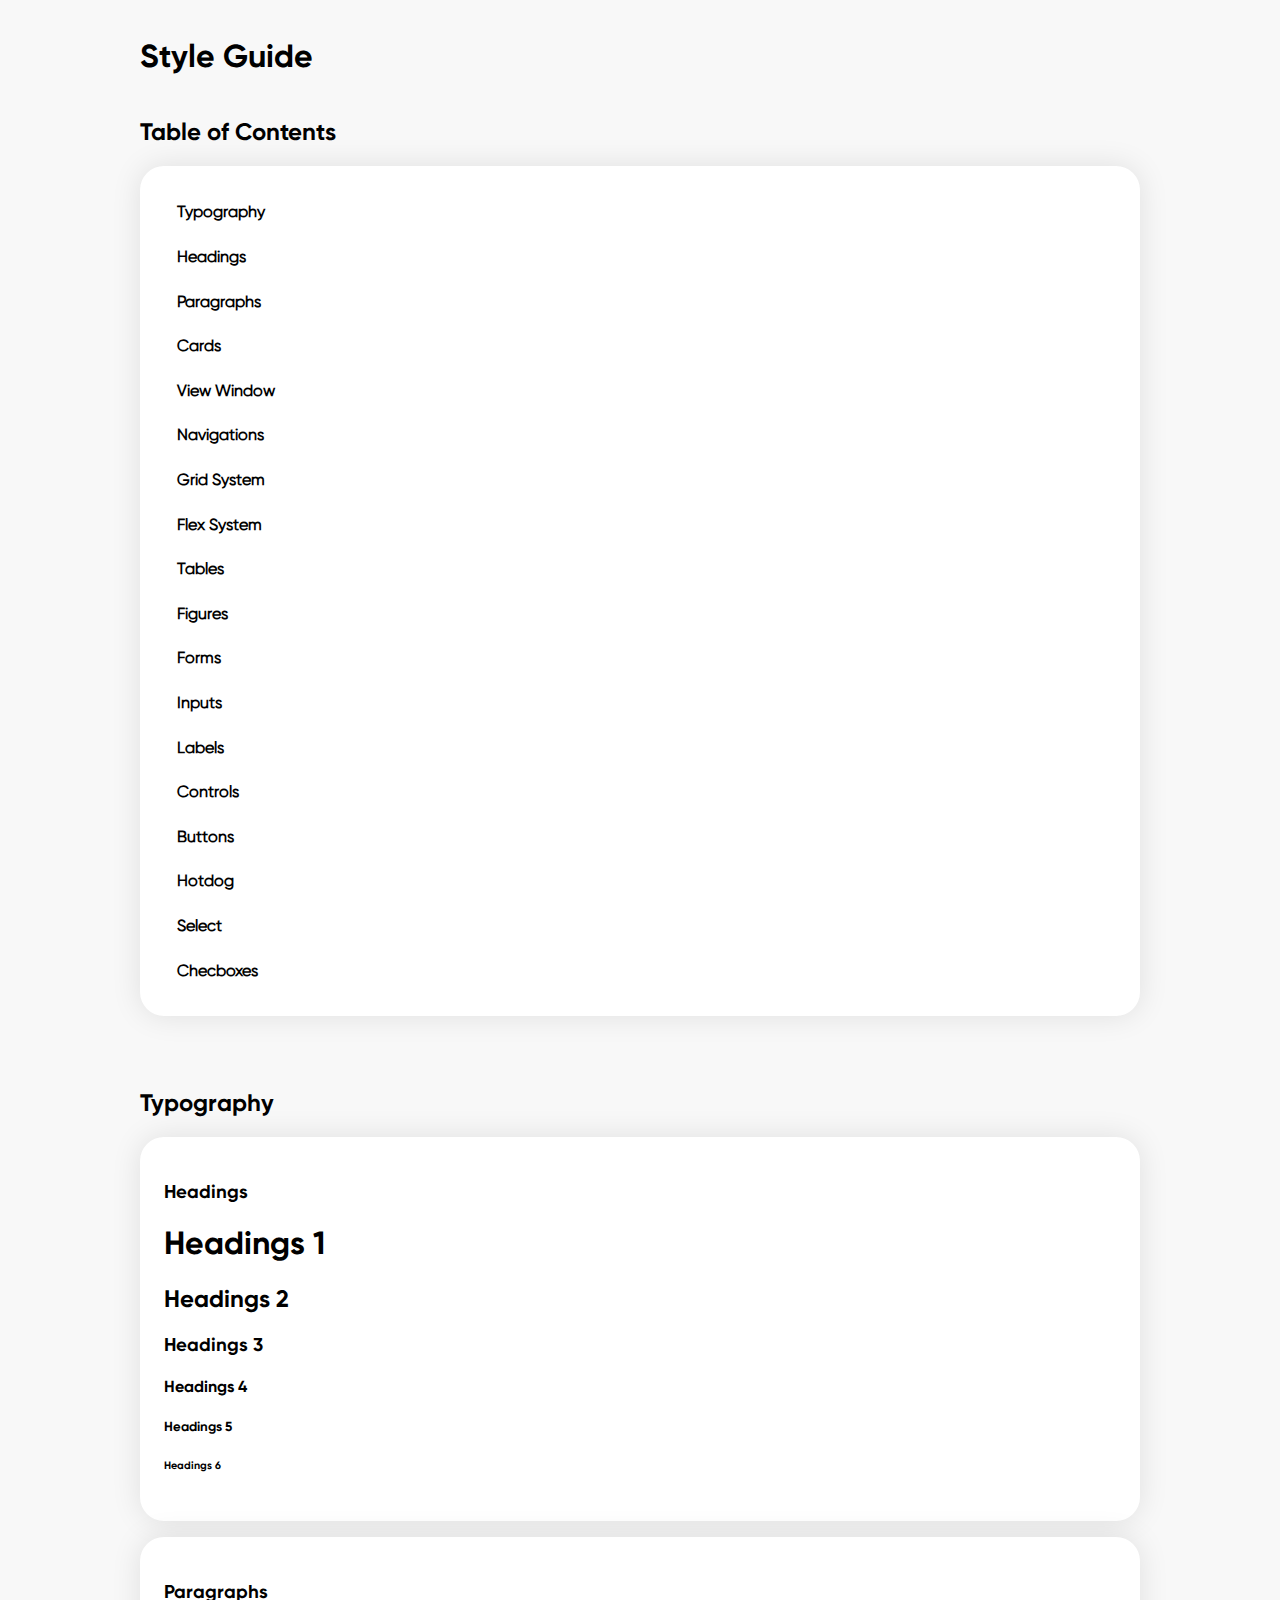
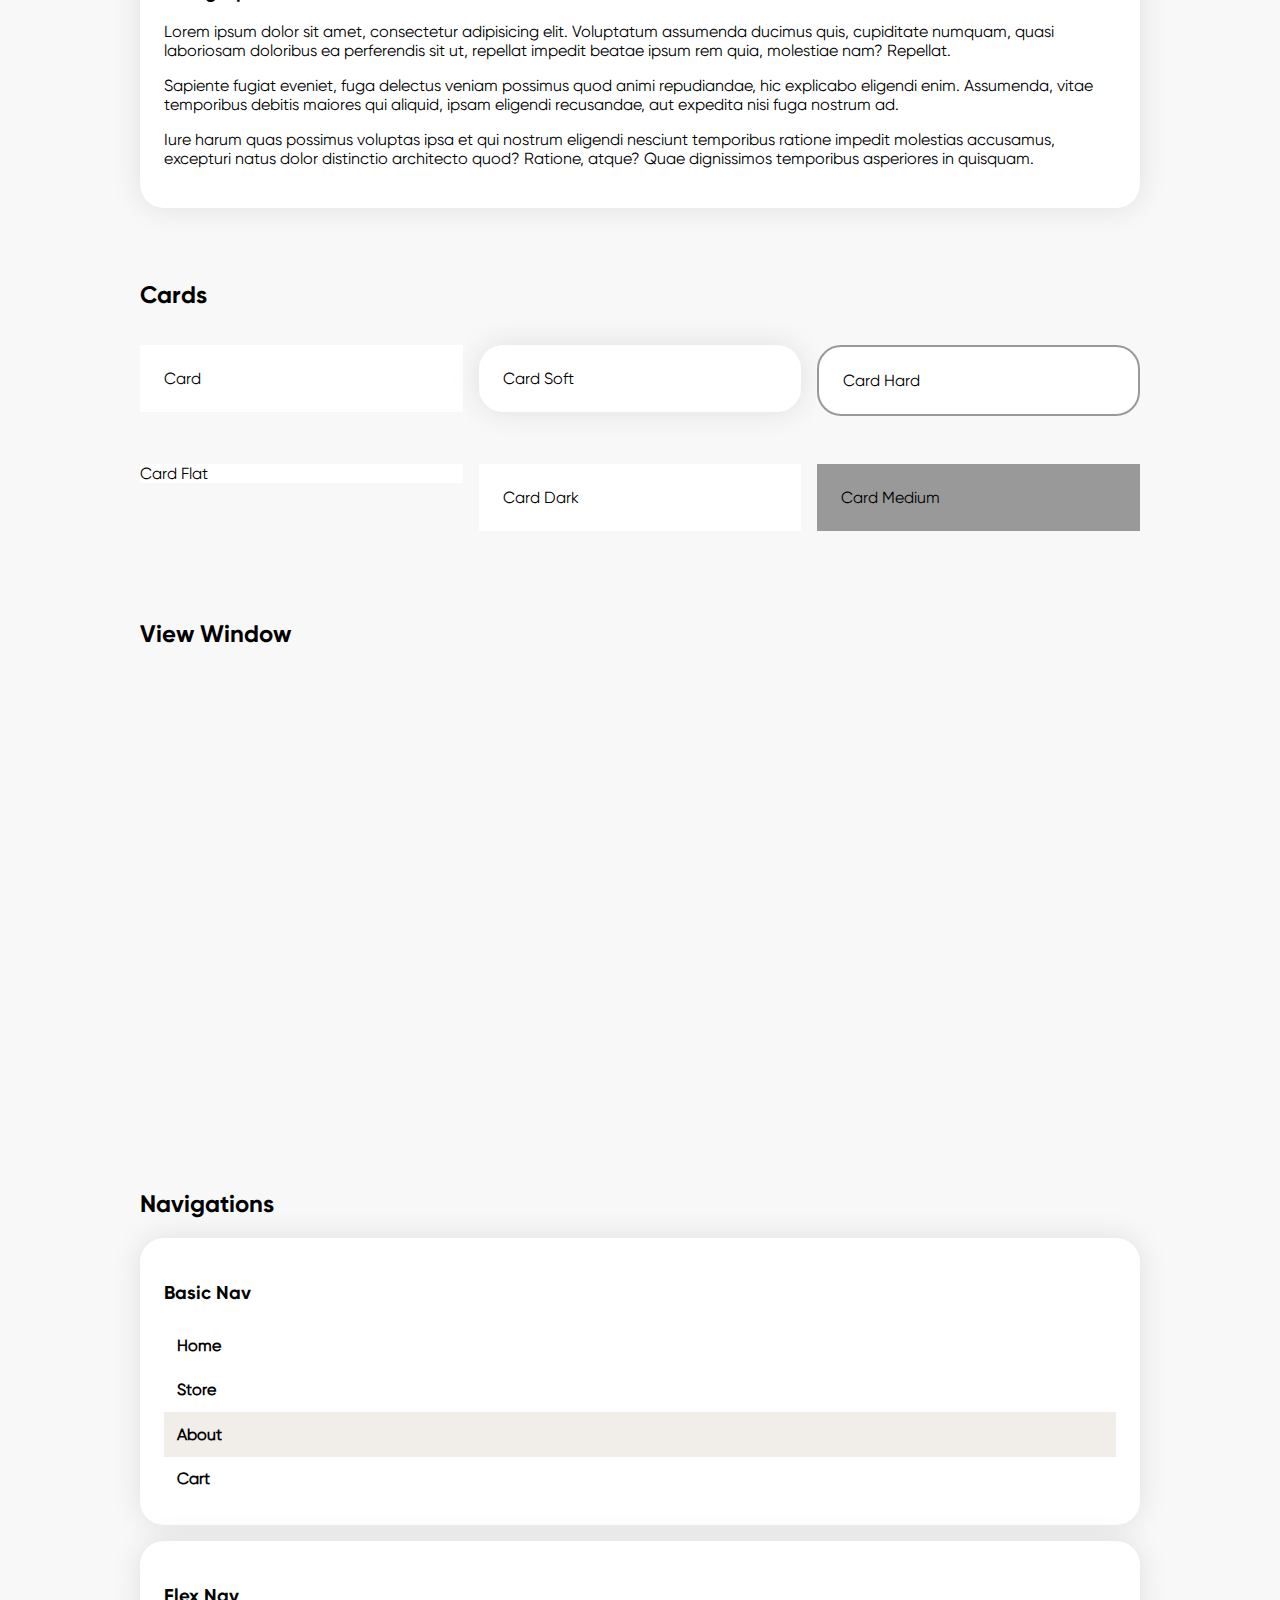
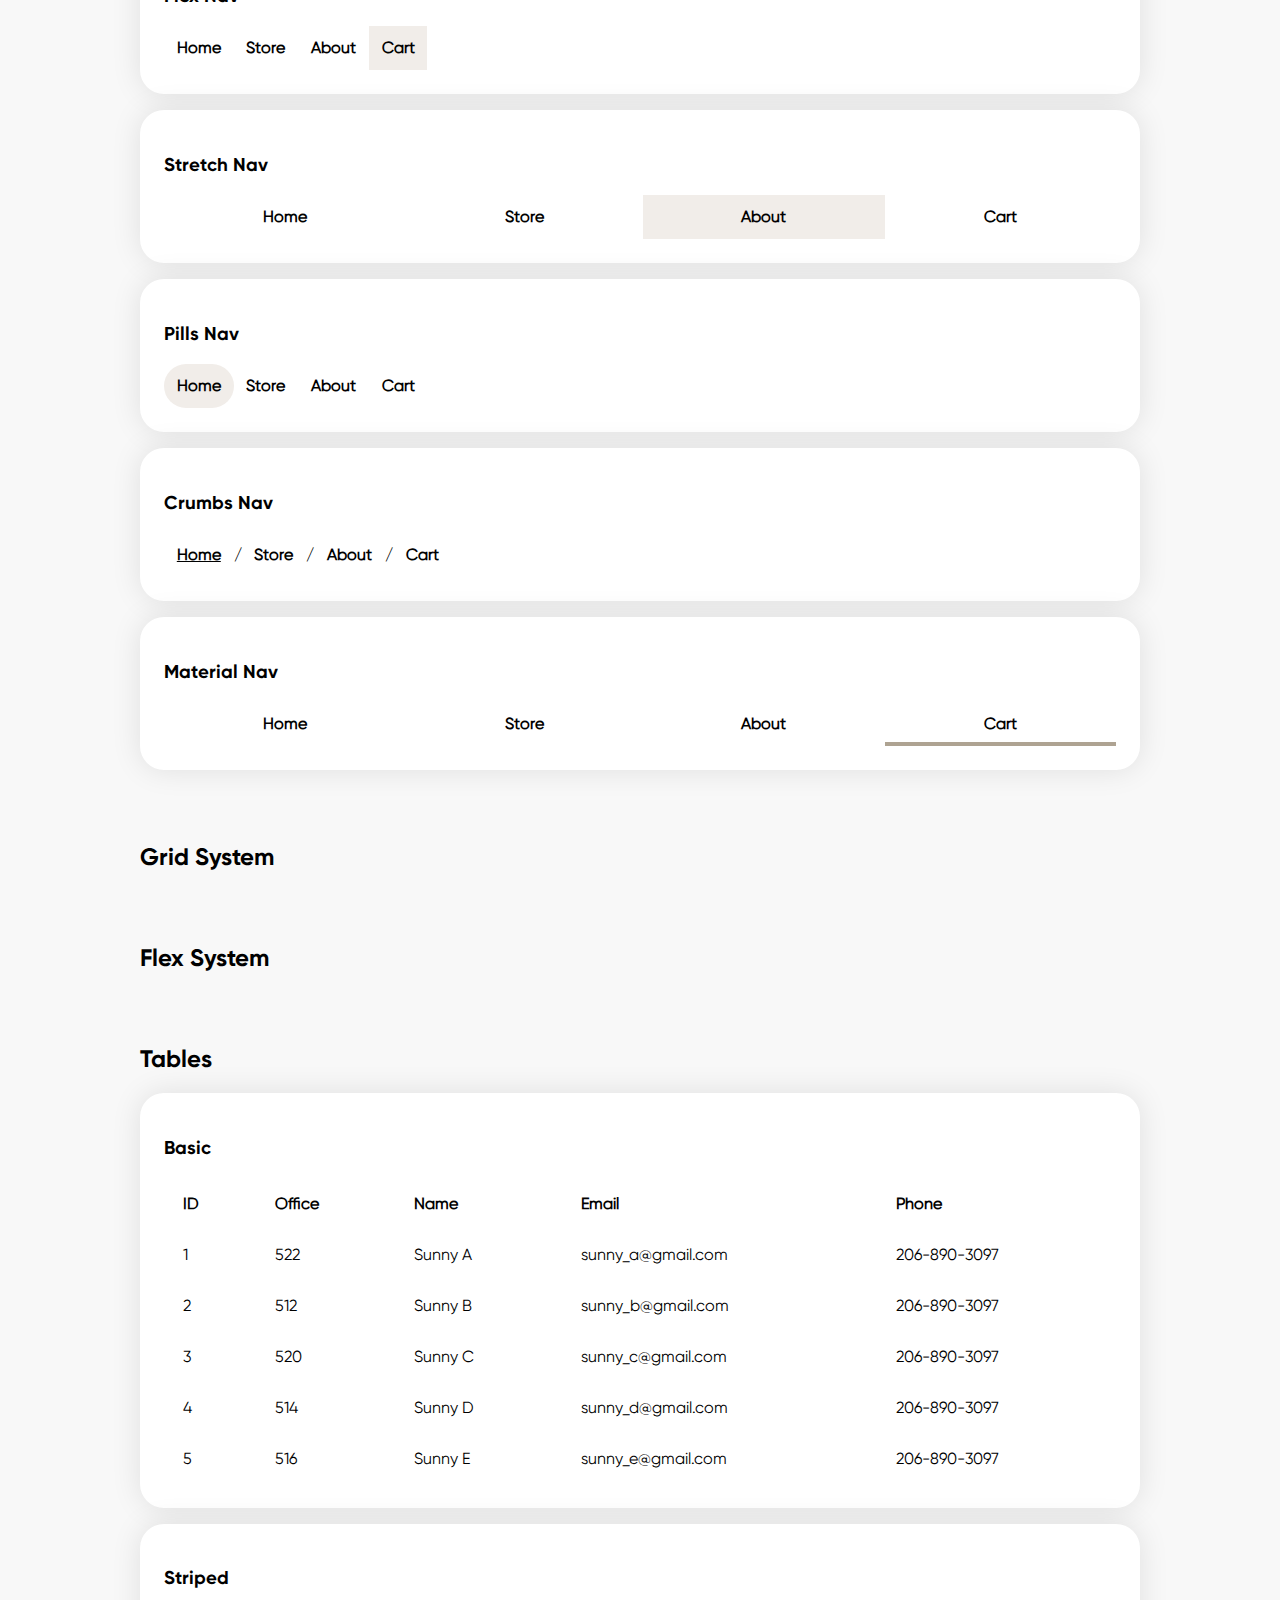
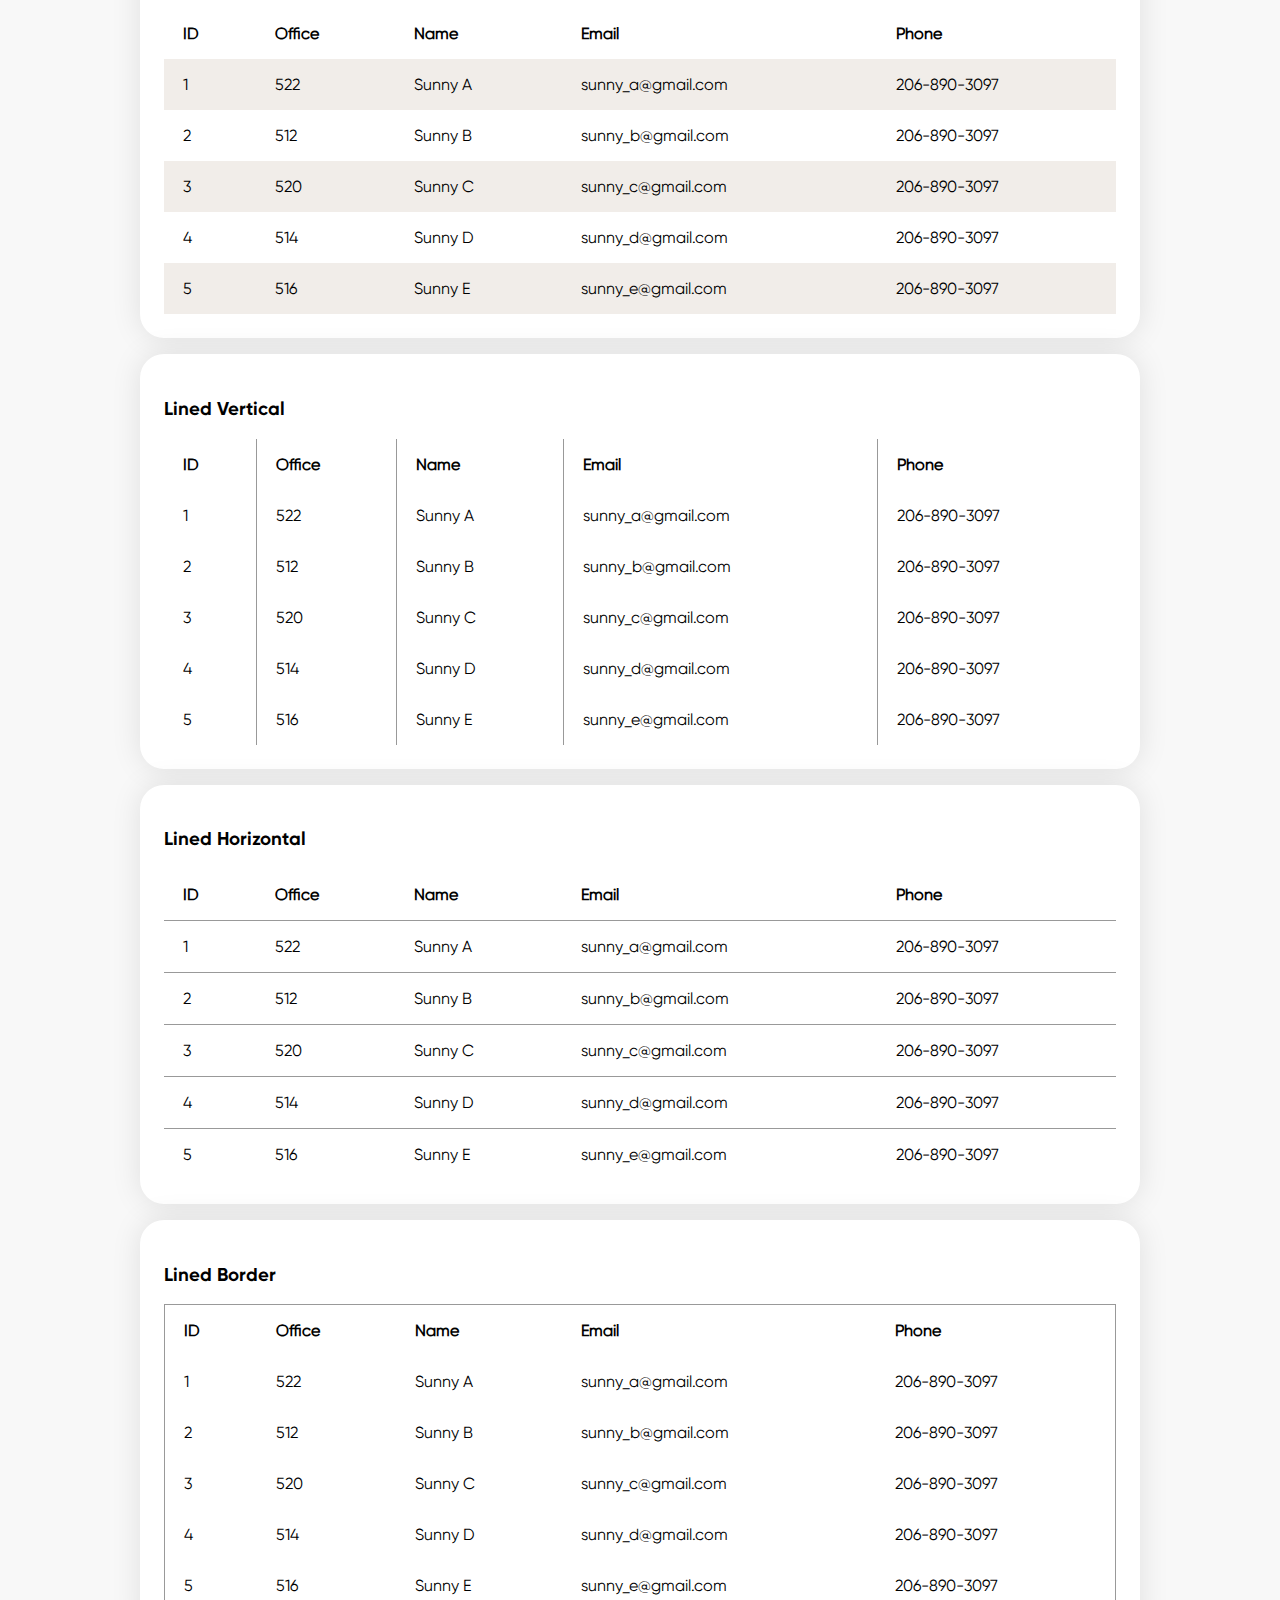
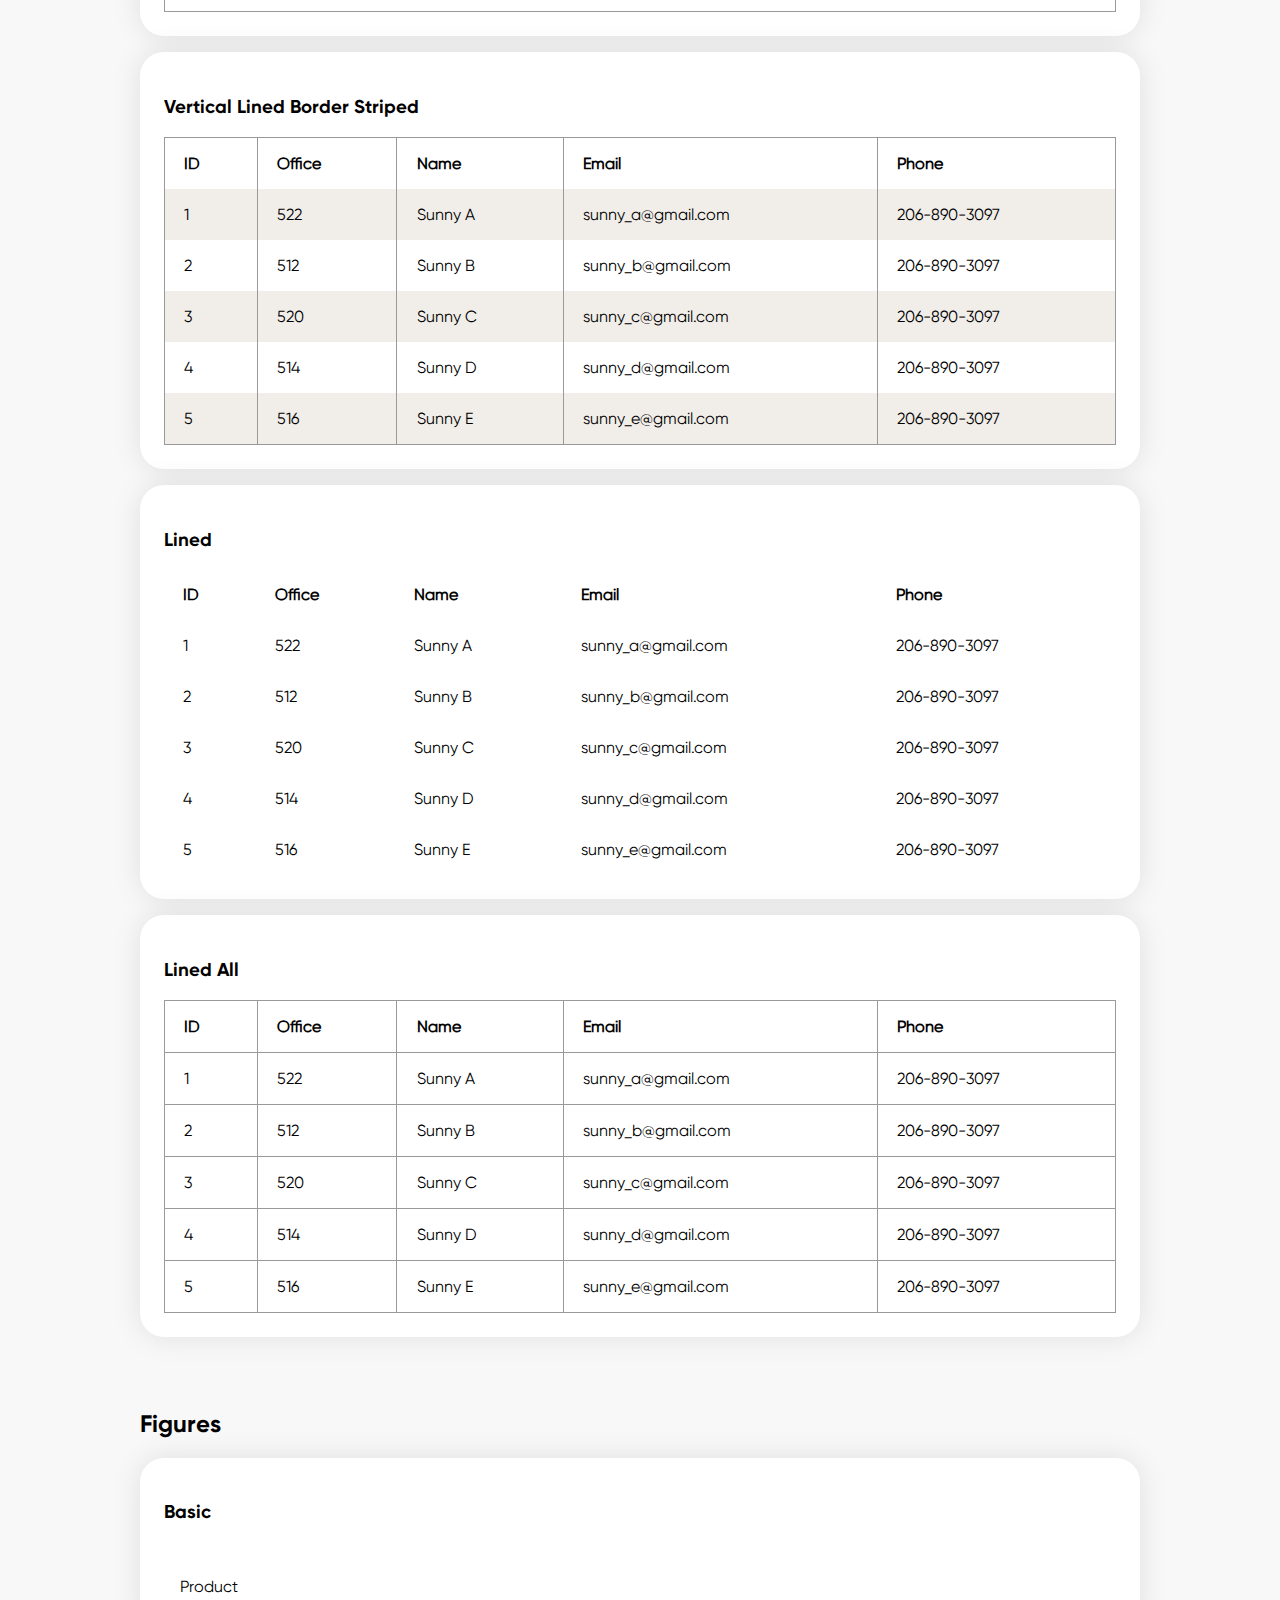
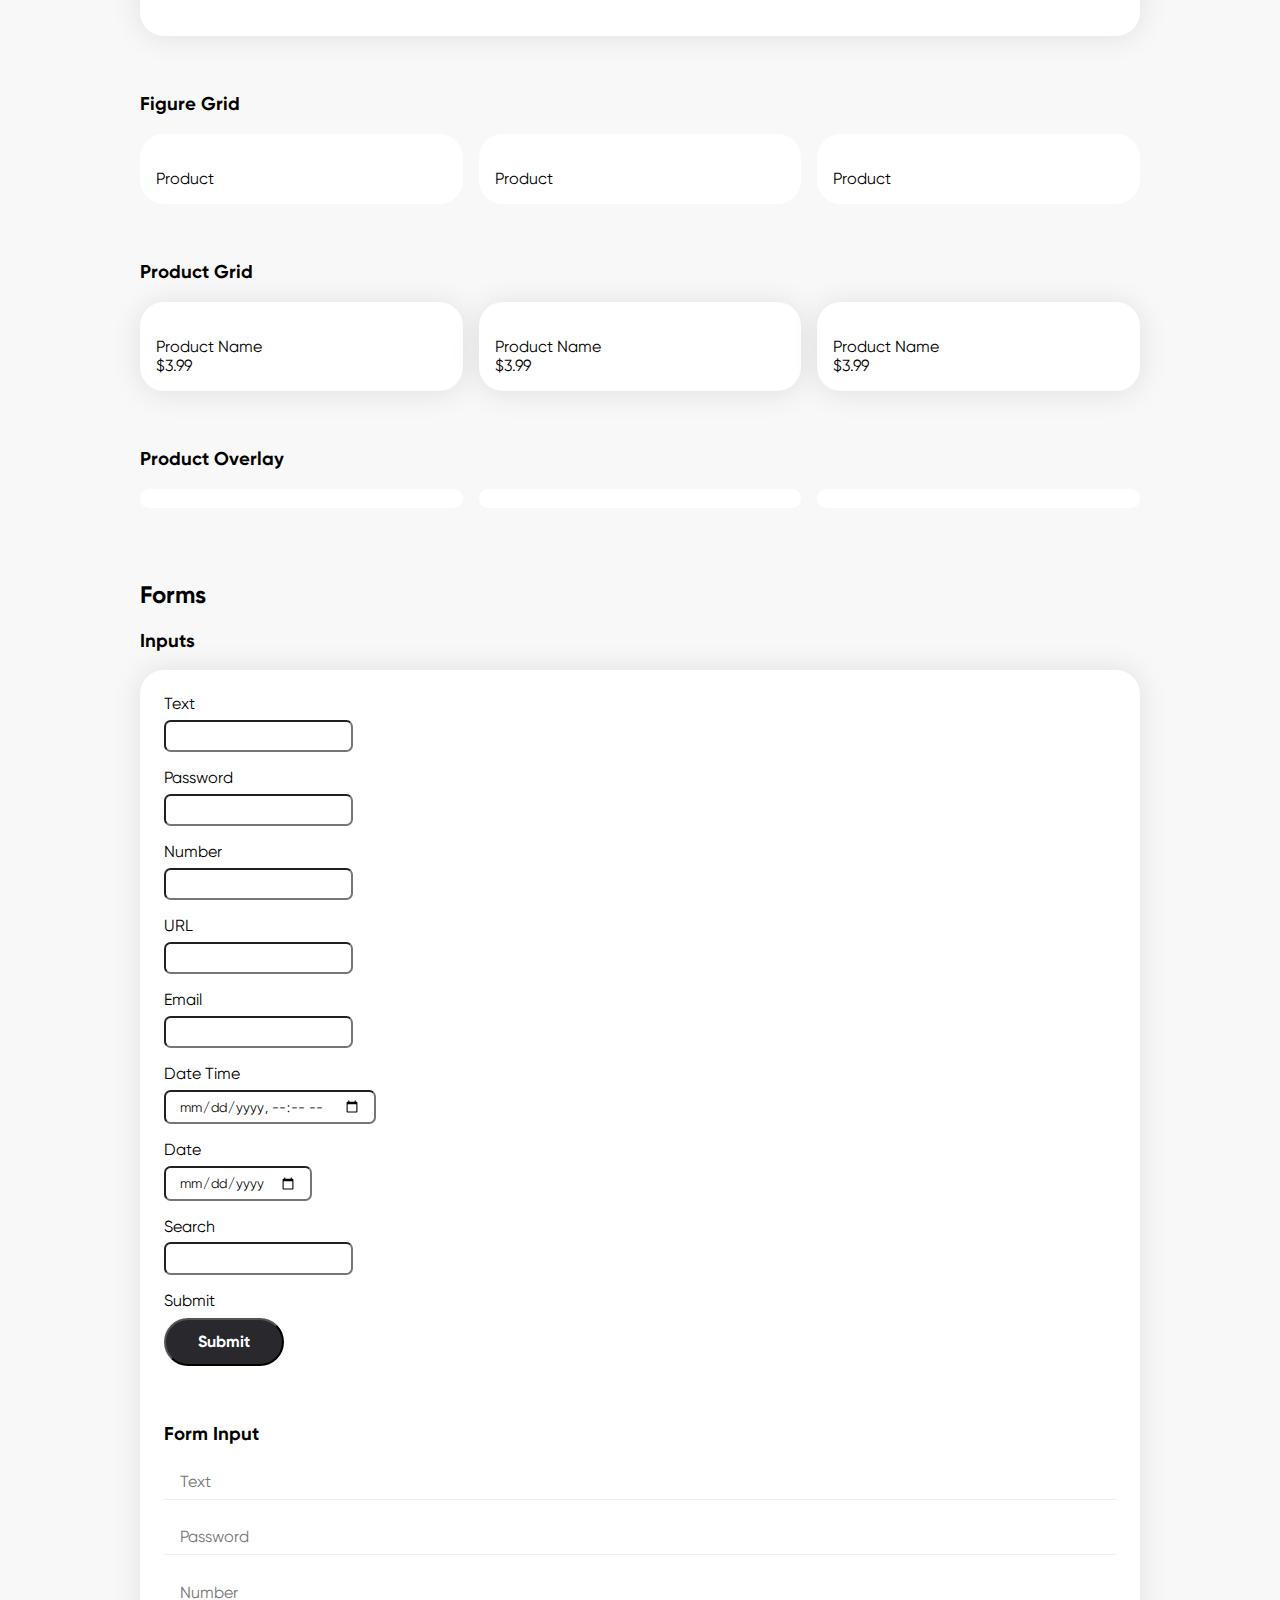
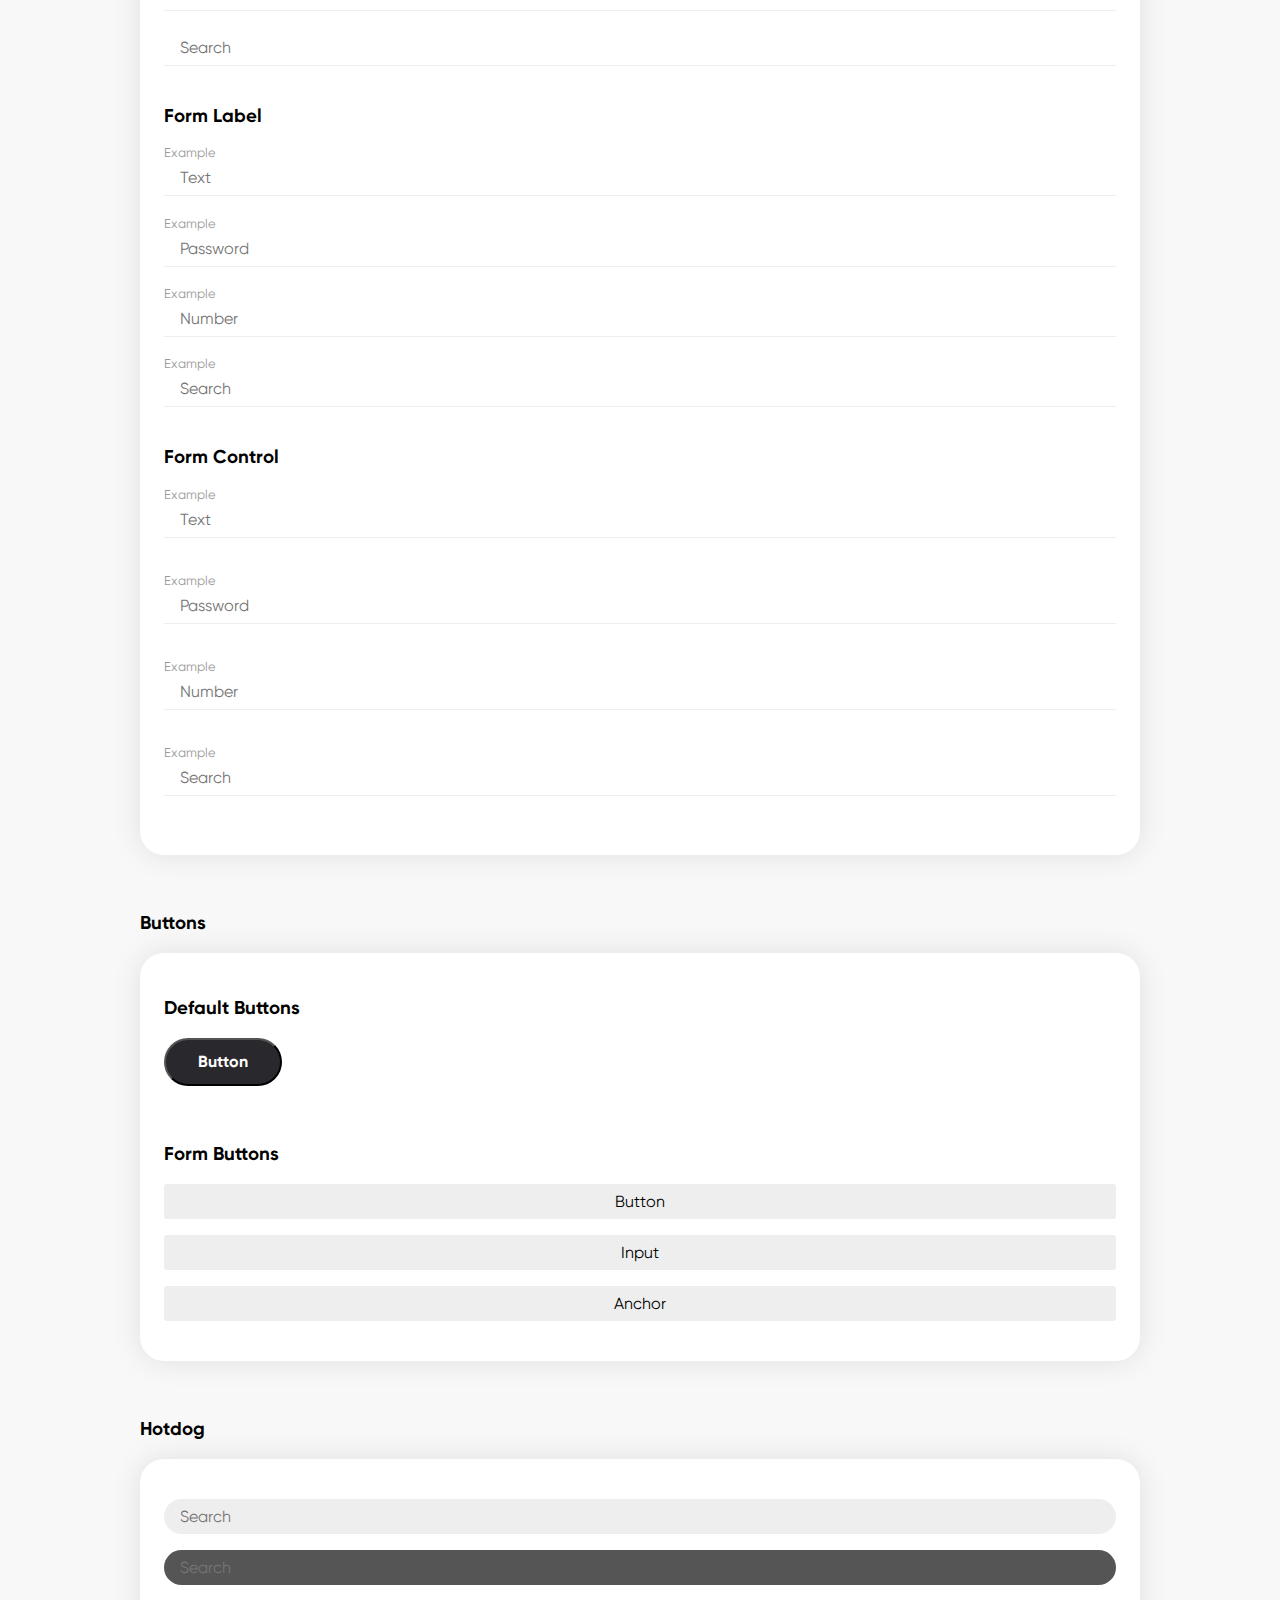
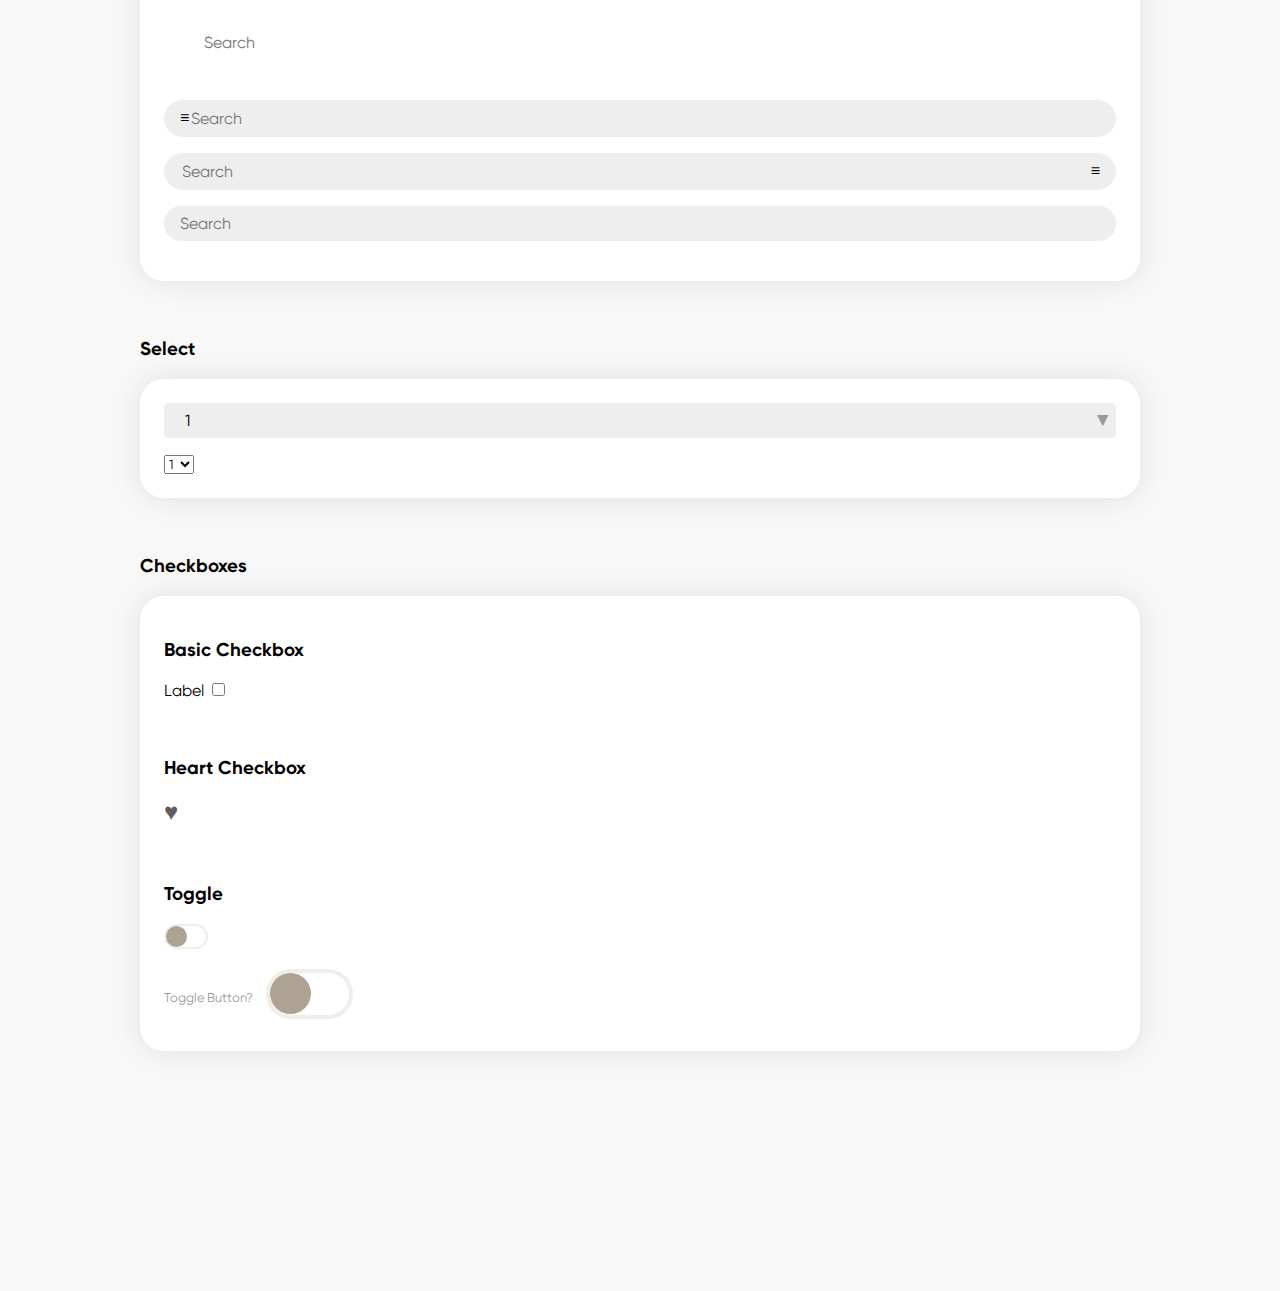
==== eun.sunny/styleguide/index.html @ 39e1ef36 "Add files via upload" ====
<!DOCTYPE html>
<html lang="en">
<head>
	<meta charset="UTF-8">
	<meta name="viewport" content="width=device-width, initial-scale=1.0">
	<title>Sunny's Style Guide</title>
	<link rel="stylesheet" href="../lib/css/gridsystem.css">
	<link rel="stylesheet" href="../lib/css/styleguide.css">
	<link rel="stylesheet" href="../css/storetheme.css">
	
	<script src="https://code.jquery.com/jquery-3.6.0.min.js"></script>
</head>

<body>
	<header>
		<div class="container display-flex">
			<div class="flex-none">
				<h1>Style Guide</h1>
			</div>
			<div class="flex-stretch"></div>
<!-- 			<nav class="nav flex-none"> 
				<ul class="container display-flex">
					<li><a href="#tableofcontents">Table of Contents</a></li>
				</ul>
			</nav> -->
		</div>	
	</header>

	<div class="container" id="tableofcontents">
		<h2>Table of Contents</h2>
		<div class="card soft">
			<nav class="nav">
				<ul>
					<li><a href="#typography">Typography</a>
						<ul>
							<li><a href="#headings">Headings</a></li>
							<li><a href="#paragraphs">Paragraphs</a></li>
						</ul>
					</li>
					<li><a href="#cards">Cards</a></li>
					<li><a href="#viewwindow">View Window</a></li>
					<li><a href="#navigations">Navigations</a></li>
					<li><a href="#gridsystem">Grid System</a></li>
					<li><a href="#flexsystem">Flex System</a></li>
					<li><a href="#tables">Tables</a></li>
					<li><a href="#figures">Figures</a></li>
					<li><a href="#forms">Forms</a></li>
					<li><a href="#inputs">Inputs</a></li>
					<li><a href="#labels">Labels</a></li>
					<li><a href="#controls">Controls</a></li>
					<li><a href="#buttons">Buttons</a></li>
					<li><a href="#hotdog">Hotdog</a></li>
					<li><a href="#select">Select</a></li>
					<li><a href="#checkboxes">Checboxes</a></li>
					

				</ul>
			</nav>
		</div>
	</div>

	<div class="container" id="typography">
		<h2 class="h2-margin">Typography</h2>
		<div class="card soft" id="headings">
			<h3>Headings</h3>
			<h1>Headings 1</h1>
			<h2>Headings 2</h2>
			<h3>Headings 3</h3>
			<h4>Headings 4</h4>
			<h5>Headings 5</h5>
			<h6>Headings 6</h6>
		</div>
		<div class="card soft" id="paragraphs">
			<h3>Paragraphs</h3>
			<p>Lorem ipsum dolor sit amet, consectetur adipisicing elit. Voluptatum assumenda ducimus quis, cupiditate numquam, quasi laboriosam doloribus ea perferendis sit ut, repellat impedit beatae ipsum rem quia, molestiae nam? Repellat.</p>
			<p>Sapiente fugiat eveniet, fuga delectus veniam possimus quod animi repudiandae, hic explicabo eligendi enim. Assumenda, vitae temporibus debitis maiores qui aliquid, ipsam eligendi recusandae, aut expedita nisi fuga nostrum ad.</p>
			<p>Iure harum quas possimus voluptas ipsa et qui nostrum eligendi nesciunt temporibus ratione impedit molestias accusamus, excepturi natus dolor distinctio architecto quod? Ratione, atque? Quae dignissimos temporibus asperiores in quisquam.</p>
		</div>
	</div>

	<div class="container" id="cards">
		<h2 class="h2-margin">Cards</h2>
		<div class="grid gap">
			<div class="col-xs-12 col-md-4">
				<div class="card">Card</div>
			</div>
			<div class="col-xs-12 col-md-4">
				<div class="card soft">Card Soft</div>
			</div>
			<div class="col-xs-12 col-md-4">
				<div class="card hard">Card Hard</div>
			</div>
			<div class="col-xs-12 col-md-4">
				<div class="card flat">Card Flat</div>
			</div>
			<div class="col-xs-12 col-md-4">
				<div class="card dark">Card Dark</div>
			</div>
			<div class="col-xs-12 col-md-4">
				<div class="card medium">Card Medium</div>
			</div>
		</div>
	</div>

	<div class="container" id="viewwindow">
		<h2 class="h2-margin">View Window</h2>
		<div class="view-window" style="background-image: url(../img/background2.jpg);"></div>
	</div>

	<div class="container" id="navigations">
		<h2 class="h2-margin">Navigations</h2>
		<script>
			const makeNav = (classes='') => {
				const links = ['Home', 'Store', 'About', 'Cart']
				let ran = Math.floor(Math.random()*links.length);
				document.write(`
					<div>
						<nav class="${classes}">
							<ul>
								${links.reduce((r, o, i)=>{
									return r+`<li class="${ran==i?'active':''}"><a href="#">${o}</a></li>`;
									},''

								)}
							</ul>
						</nav>
					</div>	
					`);
				}
		</script>

		<div class="card soft">
			<h3>Basic Nav</h3>
			<script>makeNav('nav')</script>
		</div>
		<div class="card soft">
			<h3>Flex Nav</h3>
			<script>makeNav('nav nav-flex')</script>
		</div>
		<div class="card soft">
			<h3>Stretch Nav</h3>
			<script>makeNav('nav nav-stretch')</script>
		</div>
		<div class="card soft">
			<h3>Pills Nav</h3>
			<script>makeNav('nav nav-pills')</script>
		</div>
		<div class="card soft">
			<h3>Crumbs Nav</h3>
			<script>makeNav('nav nav-crumbs')</script>
		</div>
		<div class="card soft">
			<h3>Material Nav</h3>
			<script>makeNav('nav nav-material')</script>
		</div>
		<script>
			$("#navigations a").on('click',function(e){
				e.preventDefault();
				$(this).closest("li").addClass("active")
					.siblings().removeClass("active");
			})
		</script>
	</div>

	<div class="container" id="gridsystem">
		<h2 class="h2-margin">Grid System</h2>
	</div>

	<div class="container" id="flexsystem">
		<h2 class="h2-margin">Flex System</h2>
	</div>

	<div class="container" id="tables">
		<script>
			const makeTable = (classes='') => {
				const head = ['ID', 'Office', 'Name', 'Email', 'Phone'];
				const body = [
								['522', 'Sunny A', 'sunny_a@gmail.com', '206-890-3097'], 
								['512', 'Sunny B', 'sunny_b@gmail.com', '206-890-3097'], 
								['520', 'Sunny C', 'sunny_c@gmail.com', '206-890-3097'], 
								['514', 'Sunny D', 'sunny_d@gmail.com', '206-890-3097'], 
								['516', 'Sunny E', 'sunny_e@gmail.com', '206-890-3097']
				];
				document.write(`
						<table class="${classes}">
							<thead><tr>${head.reduce((r,o)=>r+`<th>${o}</th>`,'')}</tr></thead>
							<tbody>${body.reduce((r,o,i)=>r+
								`<tr>${
									[i+1,...o].reduce((r,o)=>r+`<td>${o}</td>`,'')
								}</tr>`, ''
								)}</tbody>
						</table>
					`);
			}
		</script>
		<h2 class="h2-margin">Tables</h2>
		<div class="card soft">
			<h3>Basic</h3>
			<script>makeTable('table')</script>
		</div>
		<div class="card soft">
			<h3>Striped</h3>
			<script>makeTable('table striped')</script>
		</div>
		<div class="card soft">
			<h3>Lined Vertical</h3>
			<script>makeTable('table lined vertical')</script>
		</div>
		<div class="card soft">
			<h3>Lined Horizontal</h3>
			<script>makeTable('table lined horizontal')</script>
		</div>
		<div class="card soft">
			<h3>Lined Border</h3>
			<script>makeTable('table lined border')</script>
		</div>
		<div class="card soft">
			<h3>Vertical Lined Border Striped</h3>
			<script>makeTable('table vertical lined border striped')</script>
		</div>
		<div class="card soft">
			<h3>Lined</h3>
			<script>makeTable('table lined')</script>
		</div>
		<div class="card soft">
			<h3>Lined All</h3>
			<script>makeTable('table lined all')</script>
		</div>
	</div>

	<div class="container" id="figures">
		<h2 class="h2-margin">Figures</h2>
		<div class="card soft">
			<h3>Basic</h3>
			<figure class="figure">
				<img src="https://via.placeholder.com/400x400?text=product" alt="">
				<figcaption>Product</figcaption>
			</figure>
		</div>
 
		<h3 class="h3-margin">Figure Grid</h3>
		<div class="grid gap">
			<div class="col-xs-12 col-md-4">
				<figure class="figure">
				<img src="https://via.placeholder.com/400x400?text=product" alt="">
				<figcaption>Product</figcaption>
			</figure>
			</div>

			<div class="col-xs-12 col-md-4">
				<figure class="figure">
				<img src="https://via.placeholder.com/400x400?text=product" alt="">
				<figcaption>Product</figcaption>
			</figure>
			</div>

			<div class="col-xs-12 col-md-4">
				<figure class="figure">
				<img src="https://via.placeholder.com/400x400?text=product" alt="">
				<figcaption>Product</figcaption>
			</figure>
			</div>
		</div>

		<h3 class="h3-margin">Product Grid</h3>
		<div class="grid gap">
			<div class="col-xs-12 col-md-4">
				<figure class="figure product">
					<img src="https://via.placeholder.com/400x400?text=product" alt="">
					<figcaption>
						<div>Product Name</div>
						<div>$3.99</div>
					</figcaption>
				</figure>
			</div>
			<div class="col-xs-12 col-md-4">
				<figure class="figure product">
					<img src="https://via.placeholder.com/400x400?text=product" alt="">
					<figcaption>
						<div>Product Name</div>
						<div>$3.99</div>
					</figcaption>
				</figure>
			</div>
			<div class="col-xs-12 col-md-4">
				<figure class="figure product">
					<img src="https://via.placeholder.com/400x400?text=product" alt="">
					<figcaption>
						<div>Product Name</div>
						<div>$3.99</div>
					</figcaption>
				</figure>
			</div>
		</div>

		<h3 class="h3-margin">Product Overlay</h3>
		<div class="grid gap">
			<div class="col-xs-12 col-md-4">
				<figure class="figure product-overlay">
					<img src="https://via.placeholder.com/400x400?text=product" alt="">
					<figcaption>
						<div>
							<div>Product Name</div>
							<div>$3.99</div>
						</div>
					</figcaption>
				</figure>
			</div>

			<div class="col-xs-12 col-md-4">
				<figure class="figure product-overlay">
					<img src="https://via.placeholder.com/400x400?text=product" alt="">
					<figcaption>
						<div>
							<div>Product Name</div>
							<div>$3.99</div>
						</div>
					</figcaption>
				</figure>
			</div>

			<div class="col-xs-12 col-md-4">
				<figure class="figure product-overlay">
					<img src="https://via.placeholder.com/400x400?text=product" alt="">
					<figcaption>
						<div>
							<div>Product Name</div>
							<div>$3.99</div>
						</div>
					</figcaption>
				</figure>
			</div>
		</div>

	</div>


	<div class="container" id="forms">
		<h2 class="h2-margin">Forms</h2>
		<h3>Inputs</h3>
		<div class="card soft">
			<form>
				<label class="form-label-basic">Text</label><br>
				<input type="text" class="form-basic"><br>

				<label>Password</label><br>
				<input type="password" class="form-basic"><br>

				<label>Number</label><br>
				<input type="number" class="form-basic"><br>

				<label>URL</label><br>
				<input type="url" class="form-basic"><br>

				<label>Email</label><br>
				<input type="email" class="form-basic"><br>

				<label>Date Time</label><br>
				<input type="datetime-local" class="form-basic"><br>

				<label>Date</label><br>
				<input type="date" class="form-basic"><br>

				<label>Search</label><br>
				<input type="search" class="form-basic"><br>

				<label>Submit</label><br>
				<input type="submit" value="Submit"><br>
			</form>

			<h3 class="h3-margin" id="inputs">Form Input</h3>
			<form>
				<input type="text" class="form-input" placeholder="Text">
				<input type="password" class="form-input" placeholder="Password">
				<input type="number" class="form-input" placeholder="Number">
				<input type="search" class="form-input" placeholder="Search">
			</form>

			<h3 id="labels">Form Label</h3>
			<form>
				<label class="form-label">Example</label>
				<input type="text" class="form-input" placeholder="Text">
				<label class="form-label">Example</label>
				<input type="password" class="form-input" placeholder="Password">
				<label class="form-label">Example</label>
				<input type="number" class="form-input" placeholder="Number">
				<label class="form-label">Example</label>
				<input type="search" class="form-input" placeholder="Search">
			</form>

			<h3 id="control">Form Control</h3>
			<form>
				<div class="form-control">
					<label class="form-label">Example</label>
					<input type="text" class="form-input" placeholder="Text">
				</div>
				<div class="form-control">
					<label class="form-label">Example</label>
					<input type="password" class="form-input" placeholder="Password">
				</div>
				<div class="form-control">
					<label class="form-label">Example</label>
					<input type="number" class="form-input" placeholder="Number">
				</div>
				<div class="form-control">
					<label class="form-label">Example</label>
					<input type="search" class="form-input" placeholder="Search">
				</div>
			</form>
		</div>
			<h3 id="buttons" class="h3-margin">Buttons</h3>
				<div class="card soft">
					<h3>Default Buttons</h3>
					<button>Button</button>

					<h3 class="h3-margin">Form Buttons</h3>
					<div class="form-control">
						<button class="form-button" type="button">Button</button>
					</div>
					<div class="form-control">
						<input type="button" class="form-button" value="Input">
					</div>
					<div class="form-control">
						<a href="#" class="form-button">Anchor</a>
					</div>
				</div>

			<h3 id="hotdog" class="h3-margin">Hotdog</h3>
			<div class="card soft">
				<div class="form-control">
					<form>
						<input type="search" class="hotdog" placeholder="Search">
					</form>
				</div>
				<div class="form-control">
					<form>
						<input type="search" class="hotdog dark" placeholder="Search">
					</form>
				</div>
				<div class="form-control">
					<form class="card dark">
						<input type="search" class="hotdog light" placeholder="Search">
					</form>
				</div>
				<div class="form-control">
					<form  class="hotdog">
						<span>&equiv;</span>
						<input type="search" placeholder="Search">
					</form>
				</div>
				<div class="form-control">
					<form class="hotdog">
						<input type="search" placeholder="Search">
						<span>&equiv;</span>
					</form>
				</div>
				<div class="form-control">
					<form>
						<input type="search" class="hotdog" placeholder="Search">
					</form>
				</div>
			</div>

			<h3 id="select" class="h3-margin">Select</h3>
			<div class="card soft">
				<div class="form-select">
					<select>
						<option>1</option>
						<option>2</option>
						<option>3</option>
						<option>4</option>
					</select>
				</div>
				<div class="display-flex">
					<div class="flex-stretch"></div>
					<div class="flex-none">
						<select>
							<option>1</option>
							<option>2</option>
							<option>3</option>
							<option>4</option>
						</select>
					</div>
				</div>
			</div>

			<h3 id="checkboxes" class="h3-margin">Checkboxes</h3>
			<div class="card soft">
				<h3>Basic Checkbox</h3>
				<label>Label <input type="checkbox" id="input-1"></label>
				<!-- <label for="input-1">Label</label> -->

				<h3 class="h3-margin">Heart Checkbox</h3>
				<div class="favorite">
					<input type="checkbox" id="heart-example" class="hidden">
					<label for="heart-example">&hearts;</label>
				</div>

				<h3 class="h3-margin">Toggle</h3>
				<div class="toggle">
					<input type="checkboX" id="toggle-1" class="hidden">
					<label for="toggle-1"></label>
				</div>
				<div class="display-flex flex-align-center">
					<div class="flex-stretch">
						<label for="toggle-2" class="form-label">Toggle Button?</label>
					</div>
					<div class="flex-none">
						<div class="toggle" style="font-size: 2em;">
							<input type="checkbox" id="toggle-2" class="hidden">
							<label for="toggle-2"></label>
						</div>
					</div>
				</div>
		</div>
	</div>




</body>

</html>
---- eun.sunny/lib/css/gridsystem.css ----
.grid {
	display: grid;
	grid-column: grid;
	grid-template-columns: repeat(12, 1fr);
}
	.grid.ten {
		grid-template-columns: repeat(10, 1fr);
	}
.grid.gap {
	--grid-gap: 1em;
	grid-gap: var(--grid-gap);
	gap: var(--grid-gap);
}

.card .grid > * {
	border: 1px solid black;
	padding: 1em;
}
.card .grid > .grid {
	padding: 0;
	border: none;
}
@media(min-width: 0) {
	.gap.xs-large {--grid-gap: 2em}
	.gap-xs-medium {--grid-gap: 1em}
	.gap.xs-small {--column-gap: 0.5em}

	.col-xs-0 {display: none;}
	.col-xs-1 {grid-column: span 1;}
	.col-xs-2 {grid-column: span 2;}
	.col-xs-3 {grid-column: span 3}
	.col-xs-4 {grid-column: span 4;}
	.col-xs-5 {grid-column: span 5;}
	.col-xs-6 {grid-column: span 6;}
	.col-xs-7 {grid-column: span 7;}
	.col-xs-8 {grid-column: span 8;}
	.col-xs-9 {grid-column: span 9;}
	.col-xs-10 {grid-column: span 10;}
	.col-xs-11 {grid-column: span 11;}
	.col-xs-12 {grid-column: span 12;}
}
@media(min-width: 380px) {
	.gap.sm-large {--grid-gap: 2em}
	.gap-sm-medium {--grid-gap: 1em}
	.gap.sm-small {--column-gap: 0.5em}

	.col-sm-0 {display: none;}
	.col-sm-1 {grid-column: span 1;}
	.col-sm-2 {grid-column: span 2;}
	.col-sm-3 {grid-column: span 3}
	.col-sm-4 {grid-column: span 4;}
	.col-sm-5 {grid-column: span 5;}
	.col-sm-6 {grid-column: span 6;}
	.col-sm-7 {grid-column: span 7;}
	.col-sm-8 {grid-column: span 8;}
	.col-sm-9 {grid-column: span 9;}
	.col-sm-10 {grid-column: span 10;}
	.col-sm-11 {grid-column: span 11;}
	.col-sm-12 {grid-column: span 12;}
}
@media(min-width: 550px) {
	.gap.md-large {--grid-gap: 2em}
	.gap-md-medium {--grid-gap: 1em}
	.gap.md-small {--column-gap: 0.5em}

	.col-md-0 {display: none;}
	.col-md-1 {grid-column: span 1;}
	.col-md-2 {grid-column: span 2;}
	.col-md-3 {grid-column: span 3}
	.col-md-4 {grid-column: span 4;}
	.col-md-5 {grid-column: span 5;}
	.col-md-6 {grid-column: span 6;}
	.col-md-7 {grid-column: span 7;}
	.col-md-8 {grid-column: span 8;}
	.col-md-9 {grid-column: span 9;}
	.col-md-10 {grid-column: span 10;}
	.col-md-11 {grid-column: span 11;}
	.col-md-12 {grid-column: span 12;}
}
@media(min-width: 900px) {
	.gap.lg-large {--grid-gap: 2em}
	.gap-lg-medium {--grid-gap: 1em}
	.gap.lg-small {--column-gap: 0.5em}

	.col-lg-0 {display: none;}
	.col-lg-1 {grid-column: span 1;}
	.col-lg-2 {grid-column: span 2;}
	.col-lg-3 {grid-column: span 3}
	.col-lg-4 {grid-column: span 4;}
	.col-lg-5 {grid-column: span 5;}
	.col-lg-6 {grid-column: span 6;}
	.col-lg-7 {grid-column: span 7;}
	.col-lg-8 {grid-column: span 8;}
	.col-lg-9 {grid-column: span 9;}
	.col-lg-10 {grid-column: span 10;}
	.col-lg-11 {grid-column: span 11;}
	.col-lg-12 {grid-column: span 12;}
}
@media(min-width: 1200px) {
	.gap.xl-large {--grid-gap: 2em}
	.gap-xl-medium {--grid-gap: 1em}
	.gap.xl-small {--column-gap: 0.5em}

	.col-xl-0 {display: none;}
	.col-xl-1 {grid-column: span 1;}
	.col-xl-2 {grid-column: span 2;}
	.col-xl-3 {grid-column: span 3}
	.col-xl-4 {grid-column: span 4;}
	.col-xl-5 {grid-column: span 5;}
	.col-xl-6 {grid-column: span 6;}
	.col-xl-7 {grid-column: span 7;}
	.col-xl-8 {grid-column: span 8;}
	.col-xl-9 {grid-column: span 9;}
	.col-xl-10 {grid-column: span 10;}
	.col-xl-11 {grid-column: span 11;}
	.col-xl-12 {grid-column: span 12;}
}
---- eun.sunny/lib/css/styleguide.css ----
/* CSS RESET */
:root {
	--color-neutral-light: #eee;
	--color-neutral-medium: #999;
	--color-neutral-dark: #555;

	--color-main-light: #F1EDE9;
	--color-main-medium: #AEA392;
	--color-main-dark: #29282D;

	--color-black: #000;
	--color-white: #fff;

	--header-height: 3rem;
	--spacing: 1rem;

	--font-regular: "Gilroy Regular", Arial, sans-serif;
	--font-medium: "Gilroy Medium", Arial, sans-serif;
	--font-bold: "Gilroy Bold", Arial, sans-serif;
}
@font-face {
    font-family: "Gilroy Bold";
    src: url("../../fonts/gilroy/gilroy_bold.otf"); 
}
@font-face {
    font-family: "Gilroy Medium";
    src: url("../../fonts/gilroy/gilroy_medium.otf"); 
}
@font-face {
    font-family: "Gilroy Regular";
    src: url("../../fonts/gilroy/gilroy_regular.otf"); 
}
*, *::after, *::before { 
	box-sizing: border-box;
}
body {
	margin: 0 0 10em 0;
	font-size: 100%;
	font-family: var(--font-regular);
}

h1, h2, h3, h4, h5, h6 {
	font-family: var(--font-bold);
}

.h2-margin {
	margin-top: 3em;
}

.h3-margin {
	margin-top: 3em;
}

a {
	color: inherit;
	font-weight: 700;
	text-decoration: none;
}
a:hover {
	text-decoration: underline;
}

/* LAYOUT CLASSES */

.text-center {
	text-align: center;
}

.container {
	width: 1000px;
	margin-right: auto;
	margin-left: auto;
}
.display-flex {
	display: flex;
	margin-top: 1em;
}
.display-inline-flex {
	display: inline-flex;
}
.display-block {
	display: block;
}
.display-inline-block {
	display: inline-block;
}
.flex-strectch {
	flex: 1 1 auto;
}
.flex-none {
	flex: none;
}
.flex-align-center {
	align-items: center;
}
.flex-justify-center {
	justify-content: center;
}
.nav ul li a {
	padding: 0.8em;
}
#tableofcontents nav ul li a {
	border-radius: 2em;
}
.last-paragraph {
	margin-bottom: 3em;
}

/* SMALL CLASSES */

.media-image {
	max-width: 100%;
	vertical-align: text-bottom;
}
.hidden {
	display: none;
}


/* COMPONENTS */

.nav ul {
	list-style: none;
	margin-top: 0;
	margin-bottom: 0;
	padding-left: 0;
}
	.nav a {
		display: block;
		padding: 0.2em 0.5em;
	}
	.nav a:hover {
		background-color: var(--color-main-medium);
		color: var(--color-white);
		text-decoration: none;
	}
	.nav .active a {
		background-color: var(--color-main-light);
		color: inherit;
	}
.nav-material ul,
.nav-crumbs ul,
.nav-stretch ul,
.nav-pills ul,
.nav-flex ul {
	display: flex;
}
.nav-material li,
.nav-stretch li {
	flex: 1 1 auto;
	text-align: center;
}
.nav-pills a {
	border-radius: 2em;
	padding: 0.5em 1em;
}
.nav-crumbs a {
	display: inline-block;
}
.nav-crumbs .active a ,
.nav-crumbs a:hover {
	background-color: transparent;
	color: inherit;
	text-decoration: underline;
}
.nav-crumbs li:not(:first-child)::before {
	content: '/';
}
.nav-material a {
	padding: 0..5em 1em;
	position: relative;
}
.nav-material .active a {
	background-color: transparent;
	color: inherit;
}
.nav-material a:hover {
	background-color: var(--color-main-light);
	color: inherit;
}
.nav-material a::after {
	content: '';
	position: absolute;
	bottom: 0;
	left: 0;
	width: 100%;
	height: 0;
	background-color: var(--color-main-medium);
	transition: all 0.3s;
}
.nav-material .active a::after {
	height: 4px;
}

.navbar {
	background-color: var(--color-neutral-dark);
	color: var(--color-white);
	line-height: var(--header-height);
}
	.navbar h1 {
		font-size: 1em;
		margin: 0;
		font-family: var(--font-bold);
	}
	.navbar a {
		padding: 0 0.5em;
	}

/* CARD */

.card {
	background-color: var(--color-white);
	margin-top: 1em;
	margin-bottom: 1em;
	padding: 1.5em;
	overflow: hidden;
	position: relative;
}	
	.card.soft {
		box-shadow: 0 0 30px rgba(0, 0, 0, 0.1);
		border-radius: 1.5em;
	}
	.card.hard {
		border: 2px solid var(--color-neutral-medium);
		border-radius: 1.5em;
	}
	.card.medium {
		background-color: var(--color-neutral-medium);
	}
	.card.flat {
		padding: 0;
	}
.view-window {
	height: 50vh;
	position: relative;
	overflow: hidden;
	background-size: cover;
	background-position: center;
	background-attachment: fixed;
	border-radius: 1.5em;
}
.table {
	width: 100%;
	border-collapse: collapse;
}
.table th,
.table td {
	text-align: left;
	padding: 1em 1.2em;
}
.table.striped tbody tr:nth-child(odd) {
	background-color: var(--color-main-light);
}
.table.lined.all th:not(:first-child),
.table.lined.all td:not(:first-child),
.table.lined.vertical th:not(:first-child),
.table.lined.vertical td:not(:first-child) {
	border-left: 1px solid var(--color-neutral-medium);
}
.table.lined.all tbody tr, 
.table.lined.horizontal tbody tr {
	border-top: 1px solid var(--color-neutral-medium);
}
.table.lined.all,
.table.lined.border {
	border: 1px solid var(--color-neutral-medium);
}

.figure {
	margin: 0;
	background-color: var(--color-white);
	border-radius: 1.5em;
}
.figure img {
	width: 100%;
	vertical-align: text-bottom;
	border-top-left-radius: 1.5em;
	border-top-right-radius: 1.5em;
}
.figure figcaption {
	padding: 1em;
}


/* FORMS */

.form-control {
	margin: 1em 0;
}
.form-select>select,
.hotdog input,
.hotdog,
.form-button,
.form-input,
.form-item {
	display: inline-block;
	background-color: transparent;
	border-width: 0;
	font: inherit;	
	--webkit-appearance: none;
	appearance: none;
	color: inherit;
	width: 100%;
	outline: 0;
}
button, input[type='submit'] {
	border-radius: 2em;
	font-family: var(--font-bold);
	background-color: var(--color-main-dark);
	color: var(--color-white);
	padding: .8em 2em;
	font-size: 1em;
}
.form-input {
	border-bottom: 1px solid var(--color-neutral-light);
	padding: 0.5em 1em;
	margin-bottom: 1.2em;
}
.form-input:focus {
	border-bottom-color: var(--color-neutral-light);
}
.form-label {
	font-size: 0.8em;
	color: var(--color-neutral-medium);
	display: block;
	width: 100%;
}
.form-basic {
	padding: 0.5em 1em;
	border-radius: .5em;
	margin: .5em 0 1.2em 0;
}
input[type='submit'] {
	margin-top: .5em;
}
.form-button {
	background-color: var(--color-neutral-light);
	padding: 0.5em 1em;
	border-radius: 0.2em;
	cursor: pointer;
	text-align: center;
}
.form-button:hover {
	text-decoration: none;
}
.form-button:active {
	background-color: var(--color-neutral-light);
}
.hotdog {
	background-color: var(--color-neutral-light);
	border-radius: 2em;
	padding: 0.5em 1em;
	display: flex;
}
.hotdog.dark {
	background-color: var(--color-neutral-dark);
	color: var(--color-neutral-light);
}
.hotdog.light {
	background-color: var(--color-white);
	color: var(--color-black);
}
.form-select>select {
	padding: 0.5em 1.3em;
	background-color: var(--color-neutral-light);
	border-radius: 0.3em;
	cursor: pointer;
}
.form-select {
	position: relative;
}
.form-select::after {
	content: '▼';
	font-family: arial, sans-serif;
	font-size: 1.2em;
	position: absolute;
	top: 50%;
	right: 0.2em;
	transform: translateY(-50%);
	pointer-events: none;
	color: var(--color-neutral-medium);
}
.toggle label {
	font-size: 1.3em;
	display: inline-block;
	width: 2.1em;
	height: 1.2em;
	border: 0.1em solid var(--color-main-light);
	border-radius: 1em;
	position: relative;
}
.toggle label::after {
	content: '';
	display: inline-block;
	width: 1em;
	height: 1em;
	border-radius: 1em;
	position: absolute;
	background-color: var(--color-main-medium);
	transition: all 0.3s;
}
.toggle input:checked + label::after {
	transform: translateX(1em);
}
.flex-stretch .form-label {
	margin-right: 1em;
}
---- eun.sunny/css/storetheme.css ----
:root {
	--color-offwhite: #F8F8F8;
	--color-brown-dark: #29282D;
	--color-brown-medium: #625C60;
	--color-brown-light: #AEA392;

	--font-regular: "Gilroy Regular", Arial, sans-serif;
	--font-medium: "Gilroy Medium", Arial, sans-serif;
	--font-bold: "Gilroy Bold", Arial, sans-serif;
}
* {
	font-family: var(--font-regular);
}

body {
	background-color: var(--color-offwhite);
	padding-bottom: 4em;
}

@media(max-width: 810px) {
.container {
	padding-left: 1em;
	padding-right: 1em;
}
.navbar h1 {
	padding-left: 0.5em;
}
}

@media(max-width: 400px) {
.navbar .display-flex {
	display: block;
}
.navbar .nav li {
	line-height: 1.5em;
}
}

.figure.product {
	border-radius: 1.5em;
	box-shadow: 0 2px 30px rgba(0, 0, 0, 0.1);
	overflow: hidden;
}

.product-overlay {
	position: relative;
	overflow: hidden;
	border-radius: 1.5em;
}

.product-overlay figcaption {
	position: absolute;
	top: 0;
	left: 0;
	width: 100%;
	height: 100%;
	background-color: rgba(0, 0, 0, 0.5);
	opacity: 0;
	transition: all 0.3s;
	display: flex;
	align-items: center;
	justify-content: center;
	flex-direction: column;
	padding: 0;
	color: var(--color-white);
}

.product-overlay:hover figcaption {
	opacity: 1;
}

.product-overlay .caption-body {
	background-color: #fff;
	border-radius: 0.5em;
	padding: 1em;
	transform: translateY(2em);
	transition: all 0.3s;
}

.product-overlay:hover .caption-body {
	transform: translateY(0);
}

.product-overlay img {
	transform: scale(1,1);
	transition: all 0.3s;
}

.product-overlay:hover img {
	transform: scale(1.4,1.4);
}

@media(max-width: 600px) {
.product-overlay figcaption {
	position: relative;
	display: block;
	top: initial;
	left: initial;
	width: 100%;
	height: initial;
	opacity: 1;
	background-color: initial;
}
.product-overlay .caption-body {
	transform: none;
	padding: 0;
}	
}

.favorite label {
	transition: all 0.3;
	display: inline-block;
	position: relative;
	transform: scale(1,1);
	color: var(--color-brown-medium);
	font-size: 1.5em;
}

.favorite input:checked + label {
	color: pink;
	transform: scale(1.5, 1.5);
}
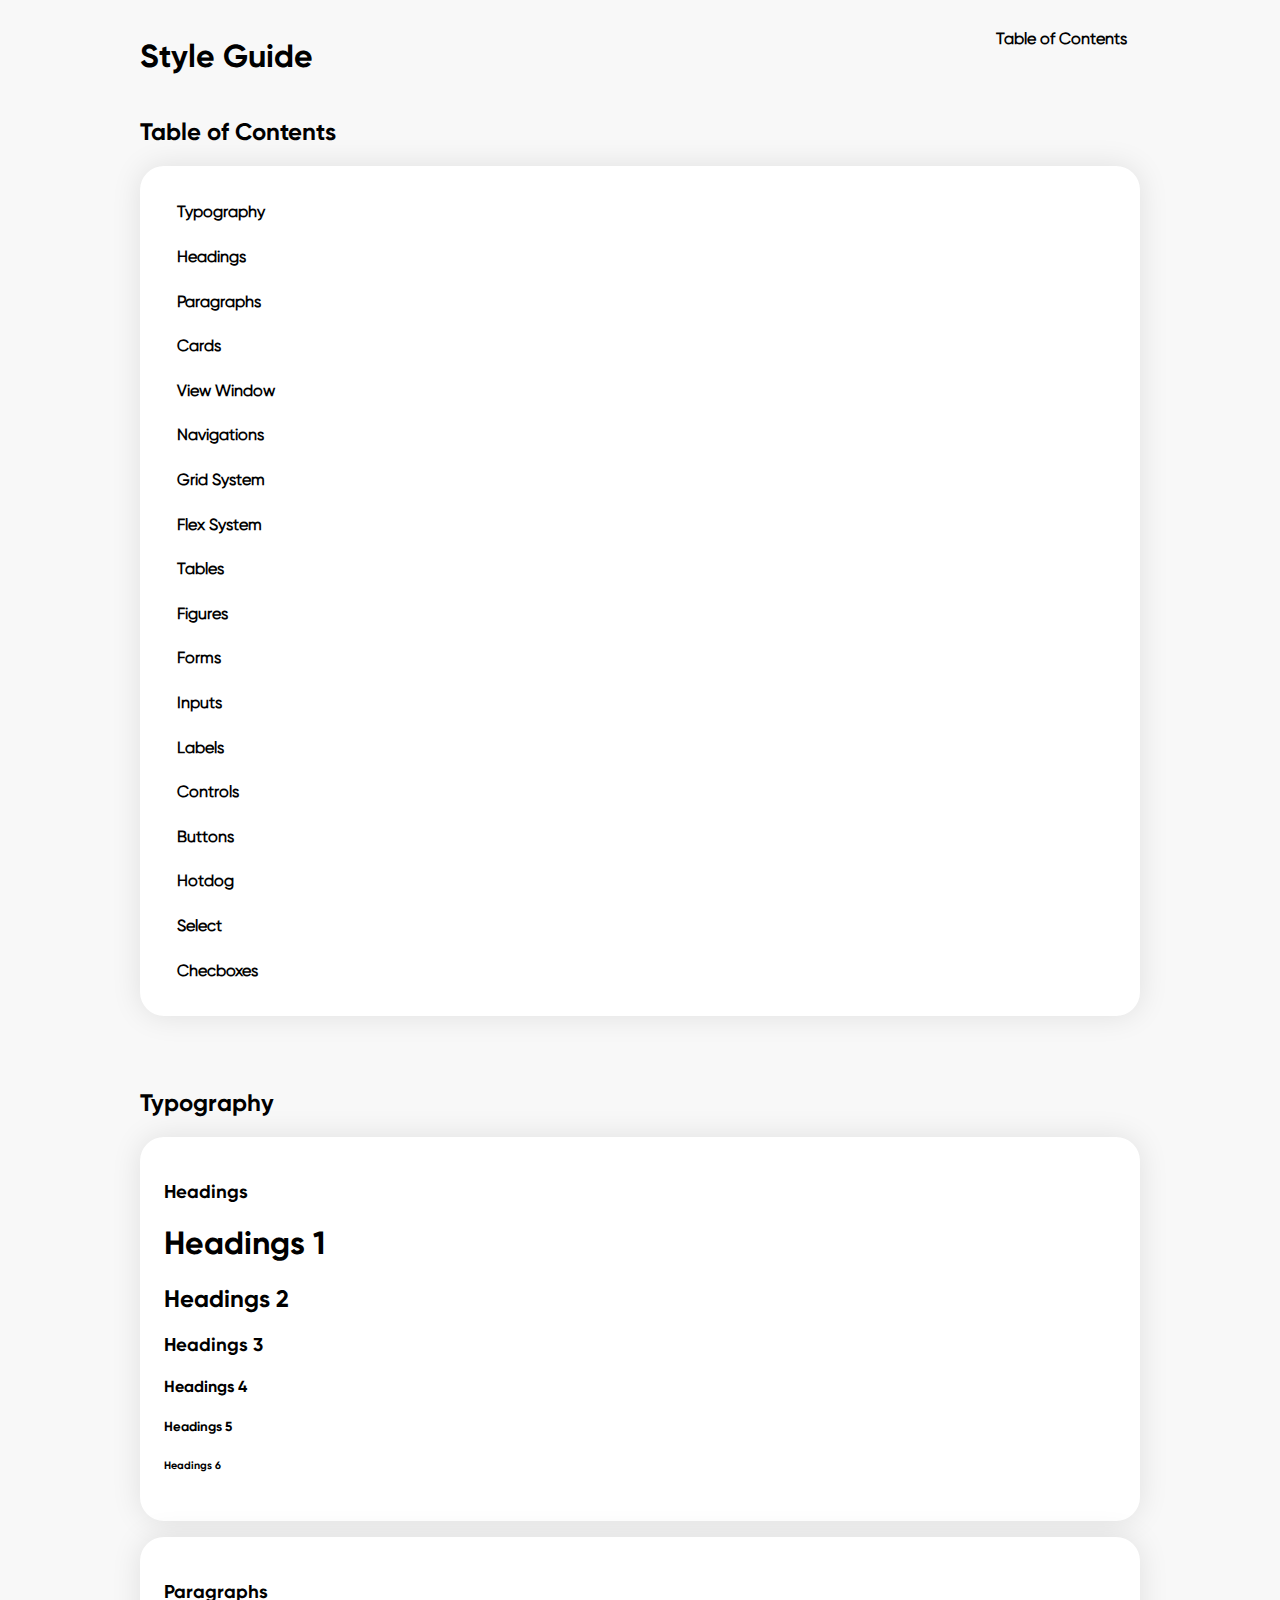
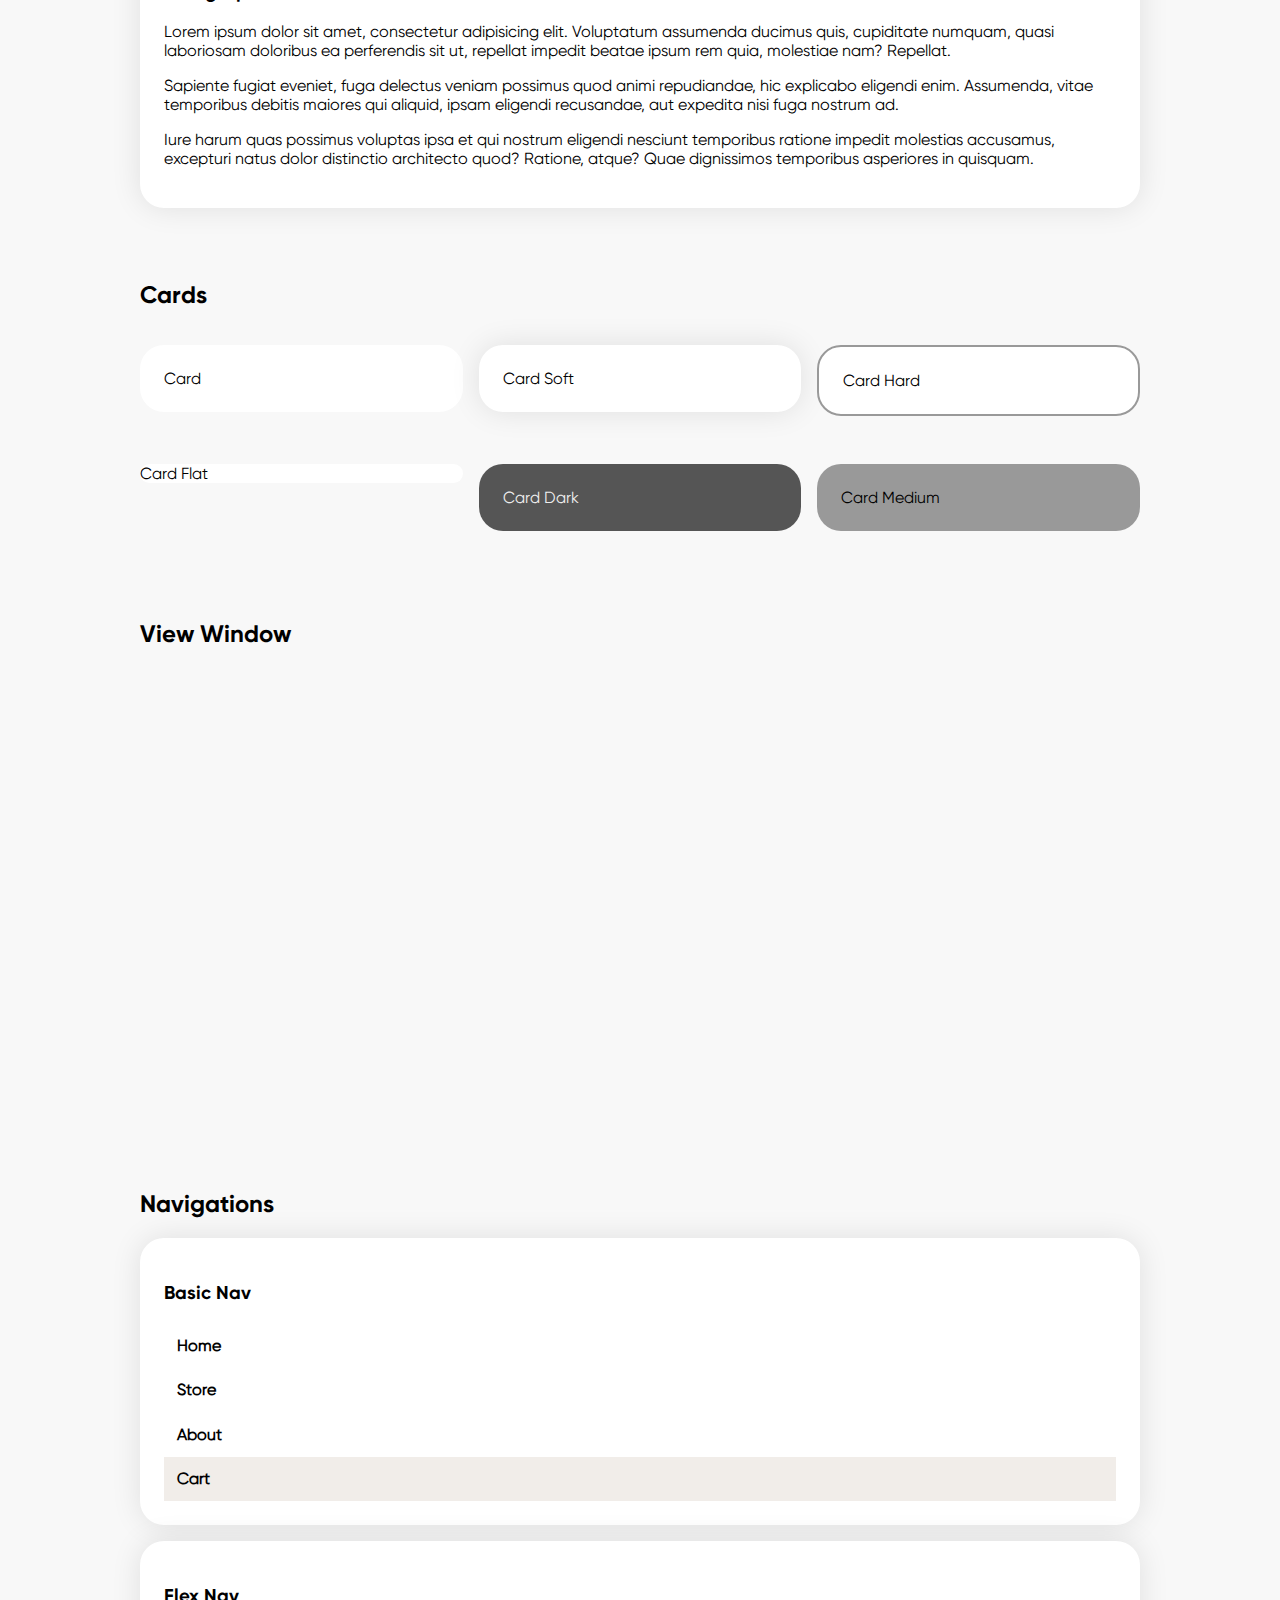
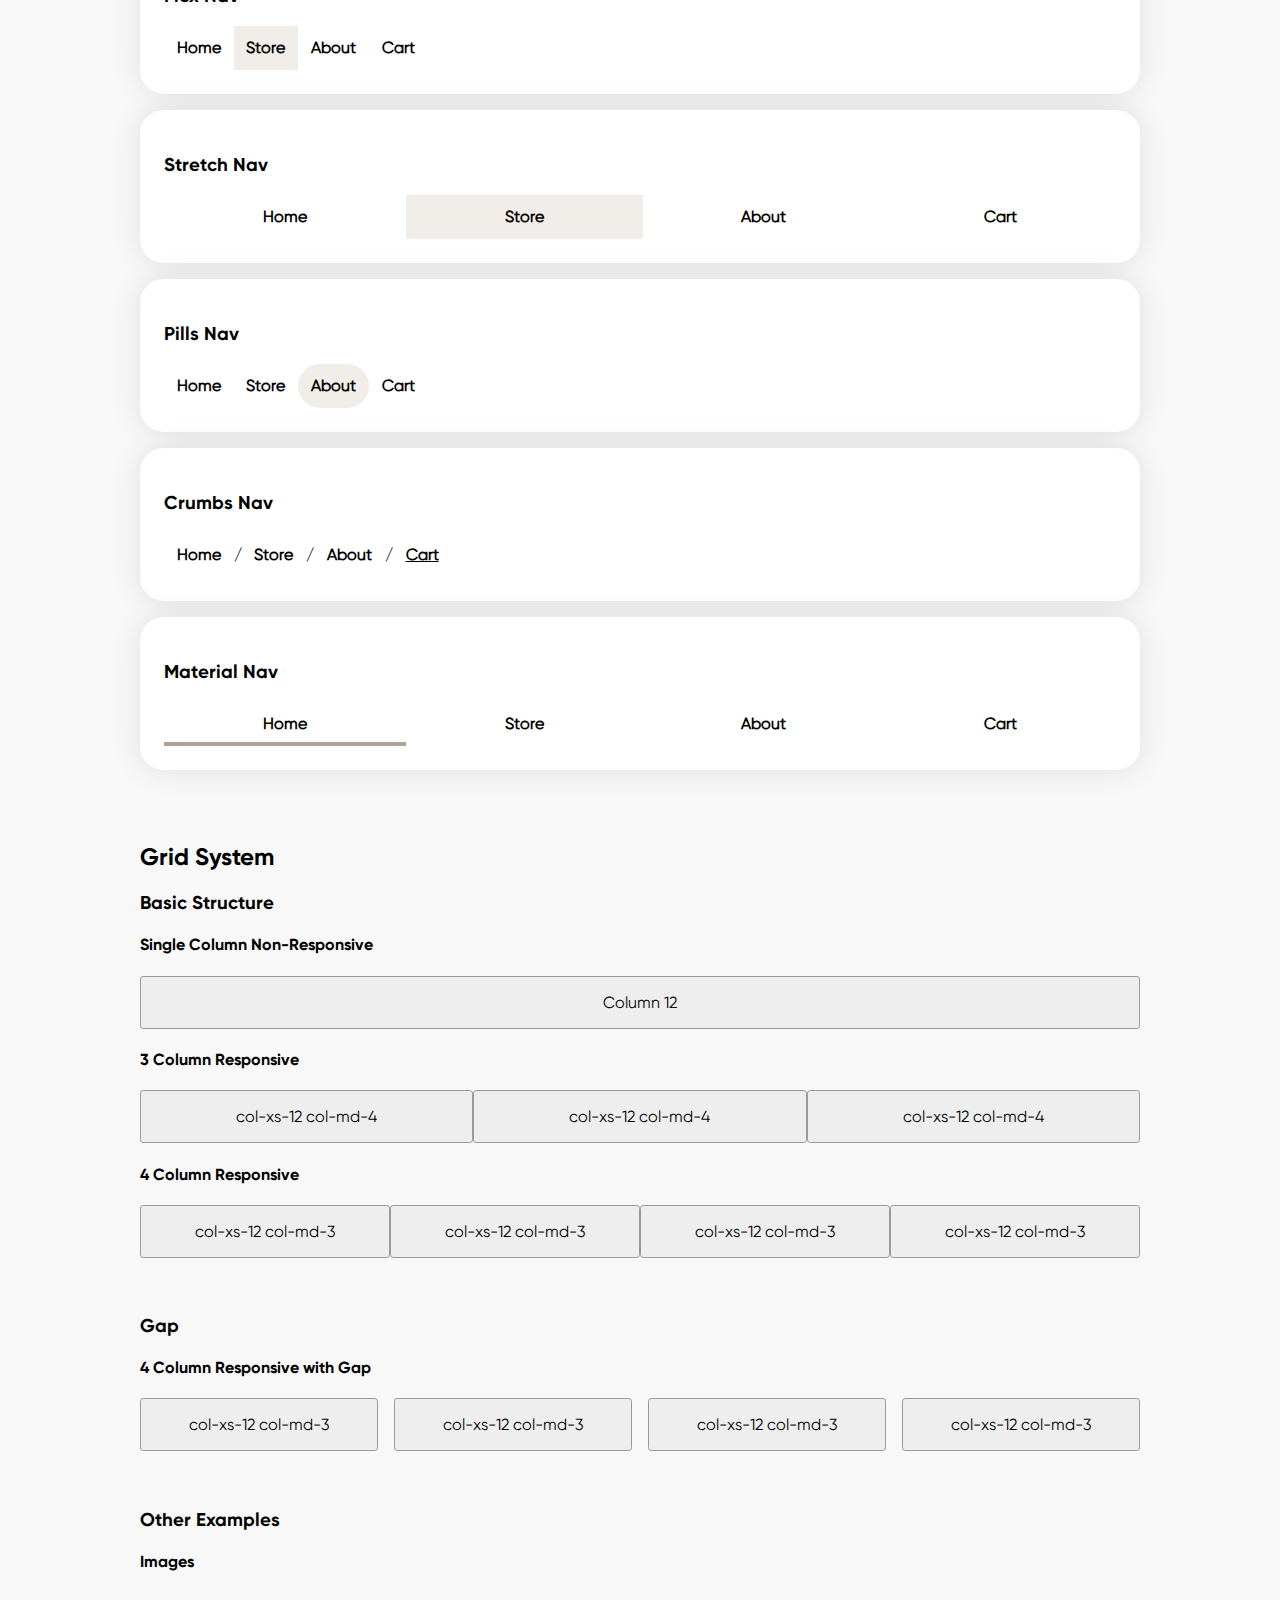
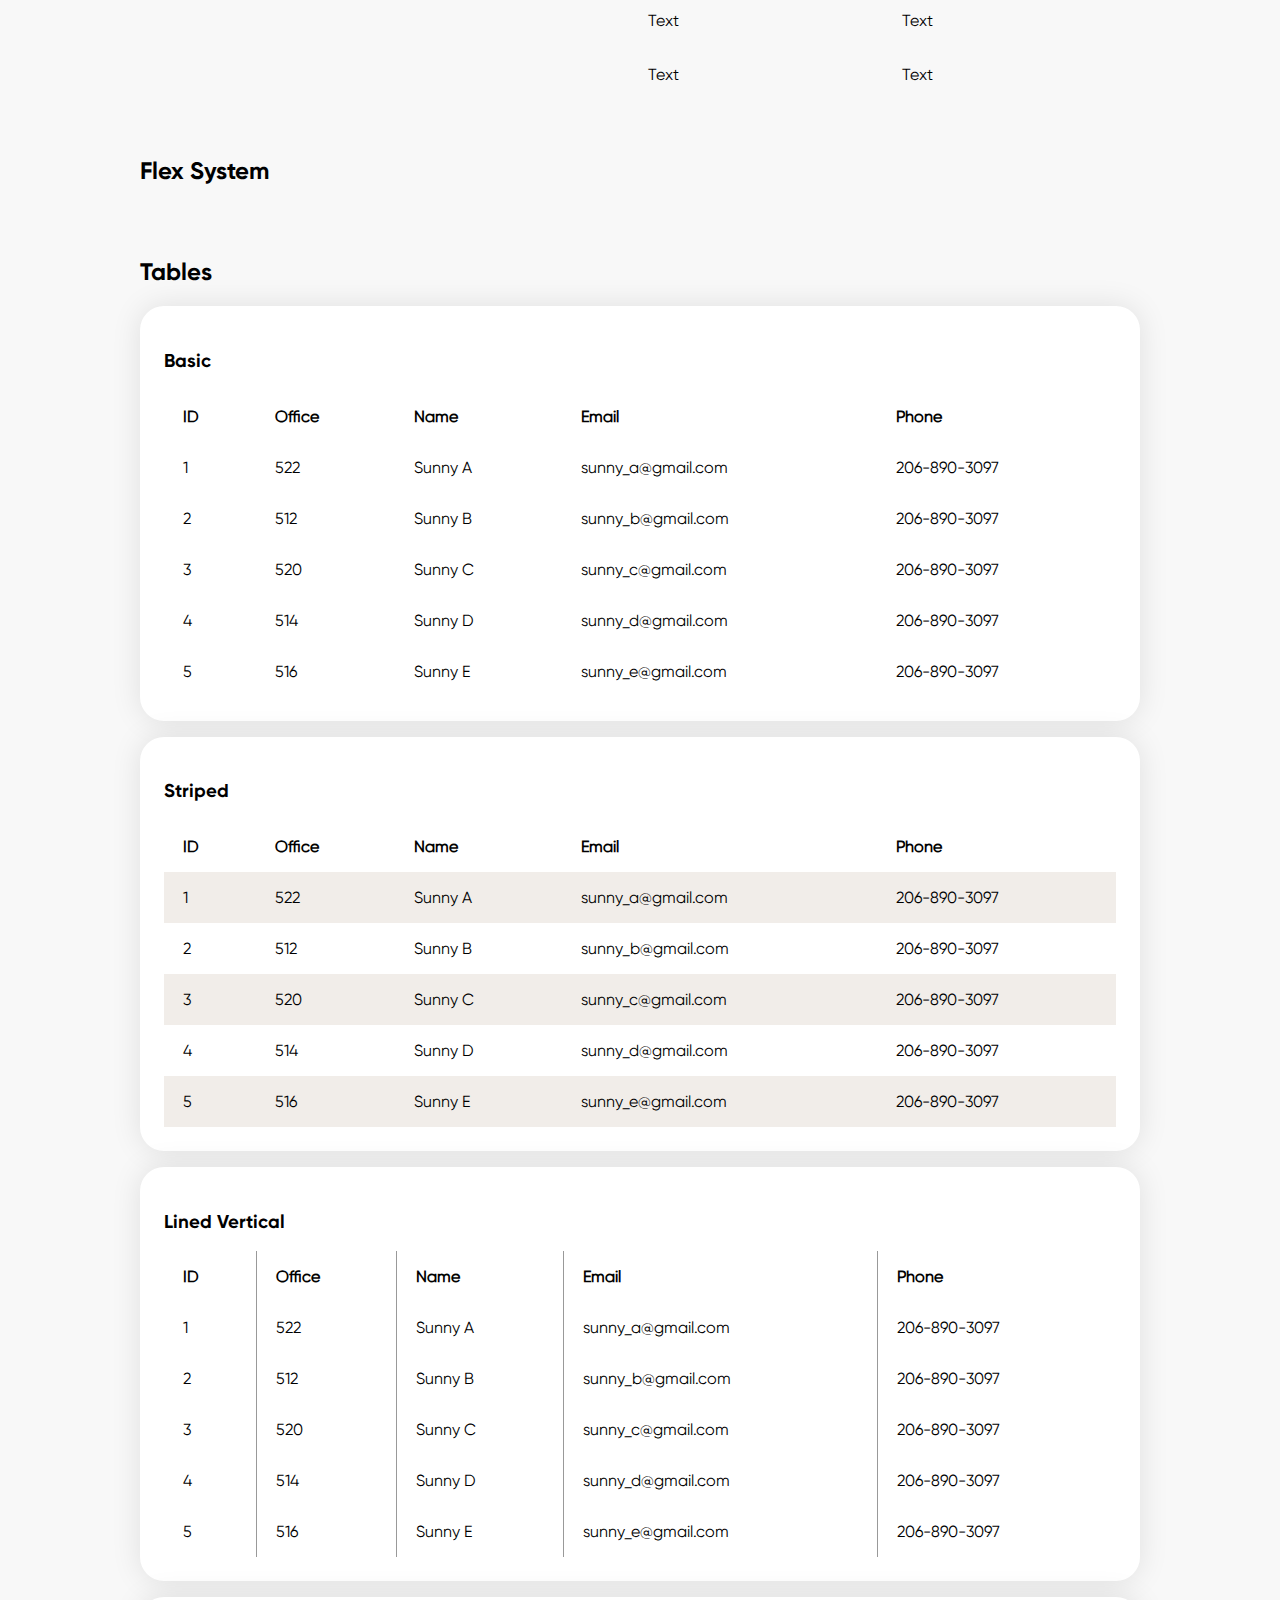
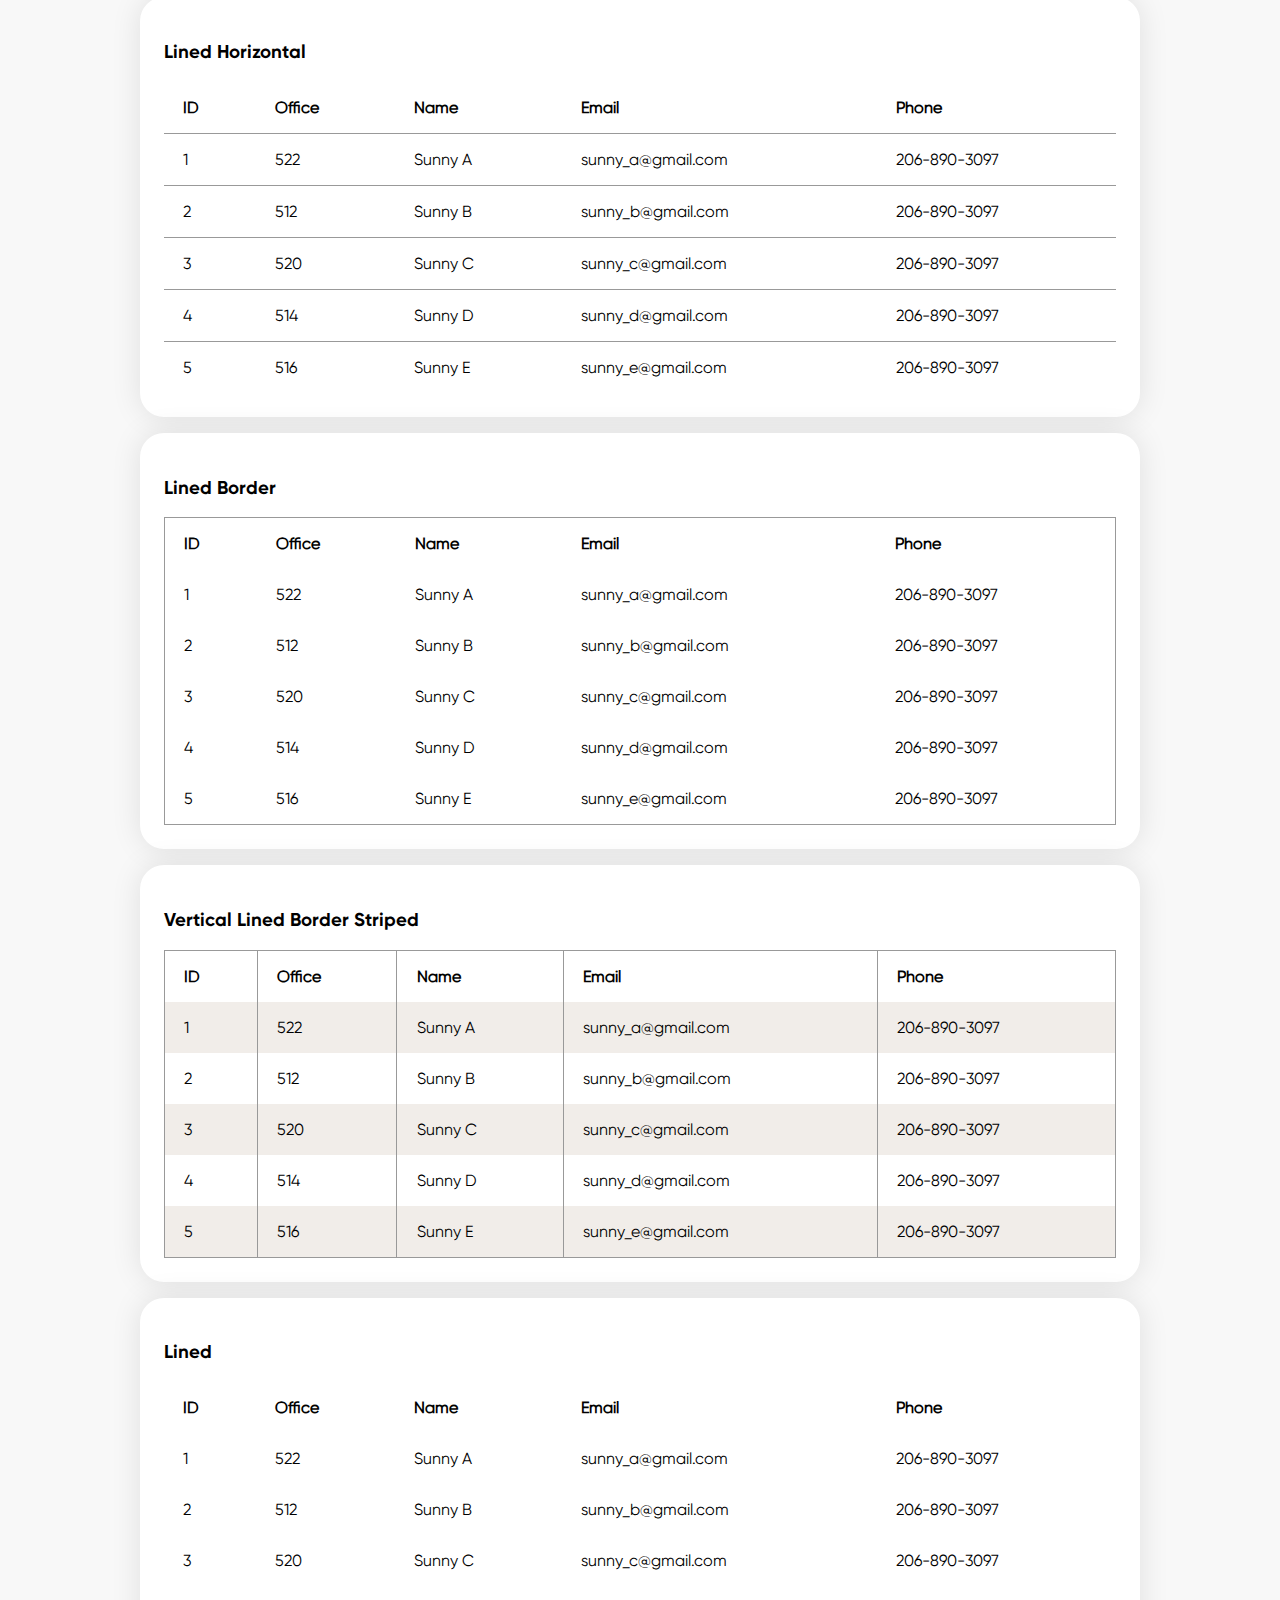
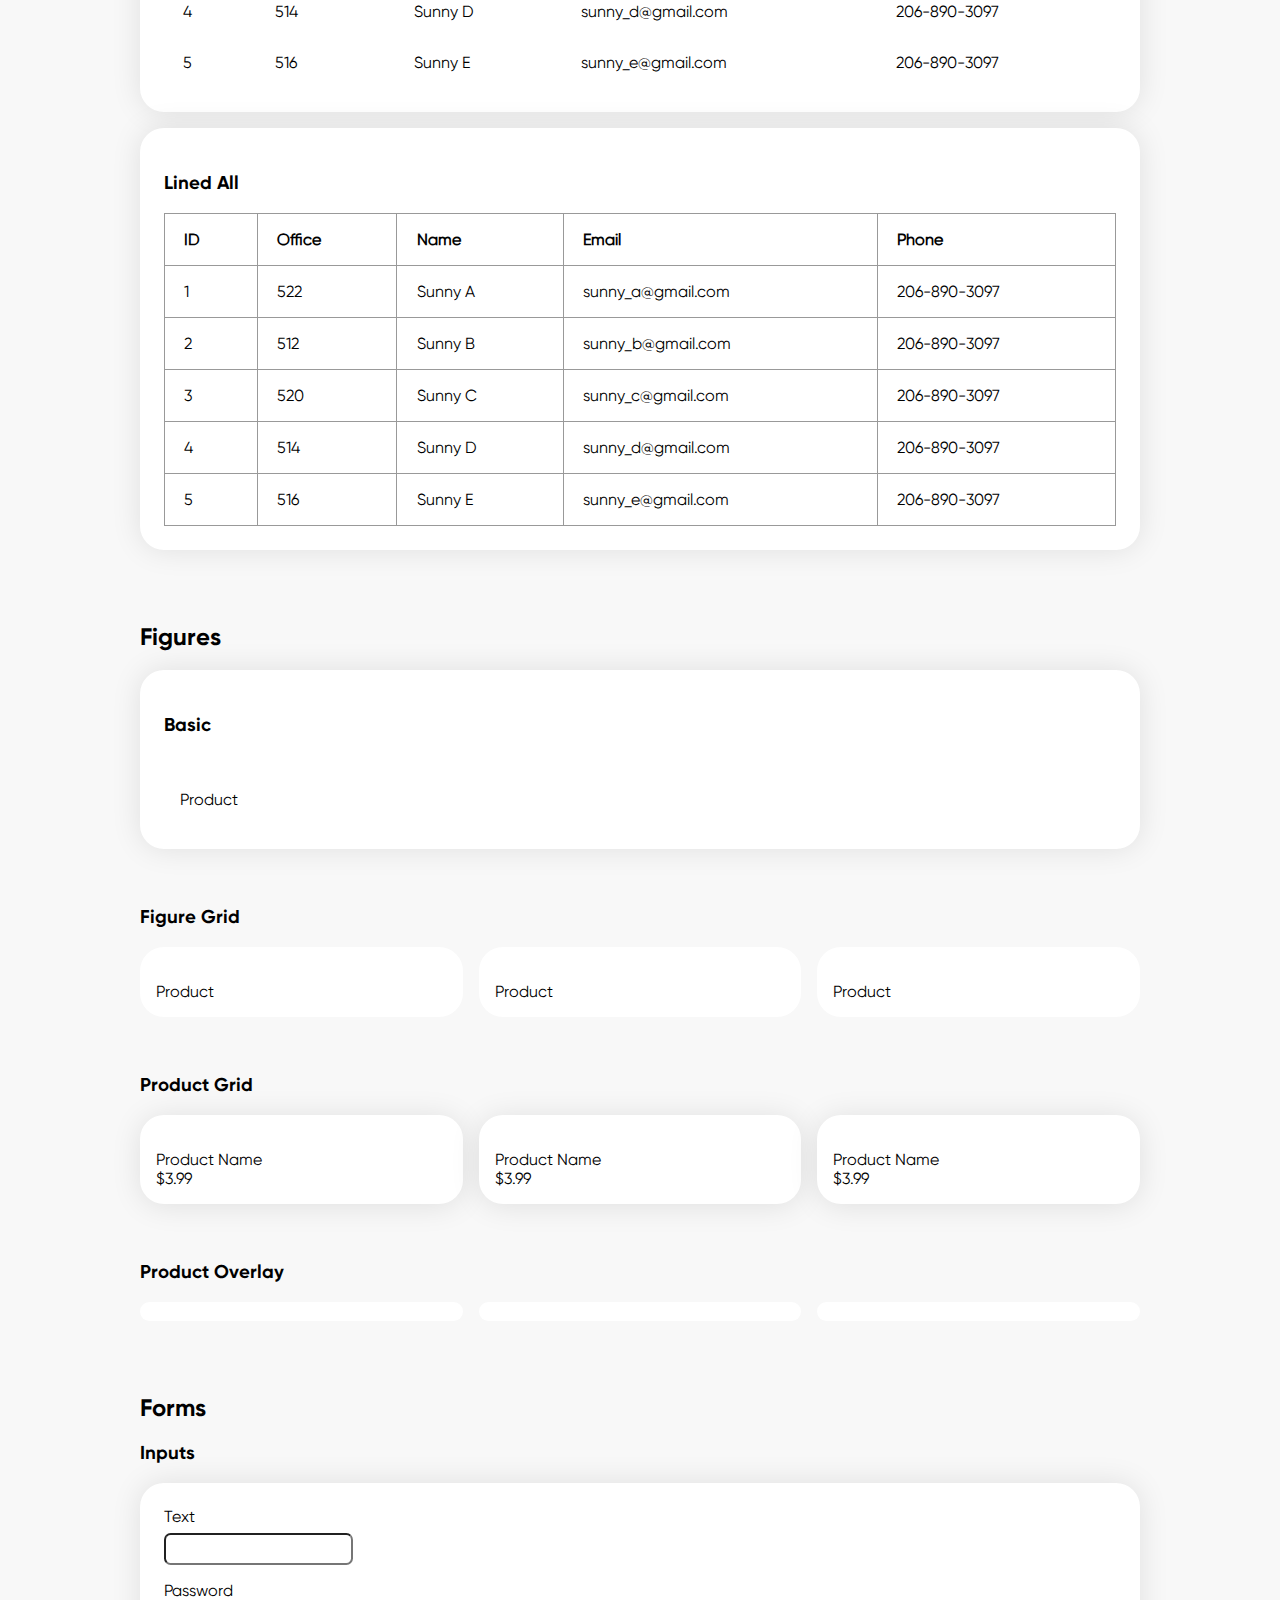
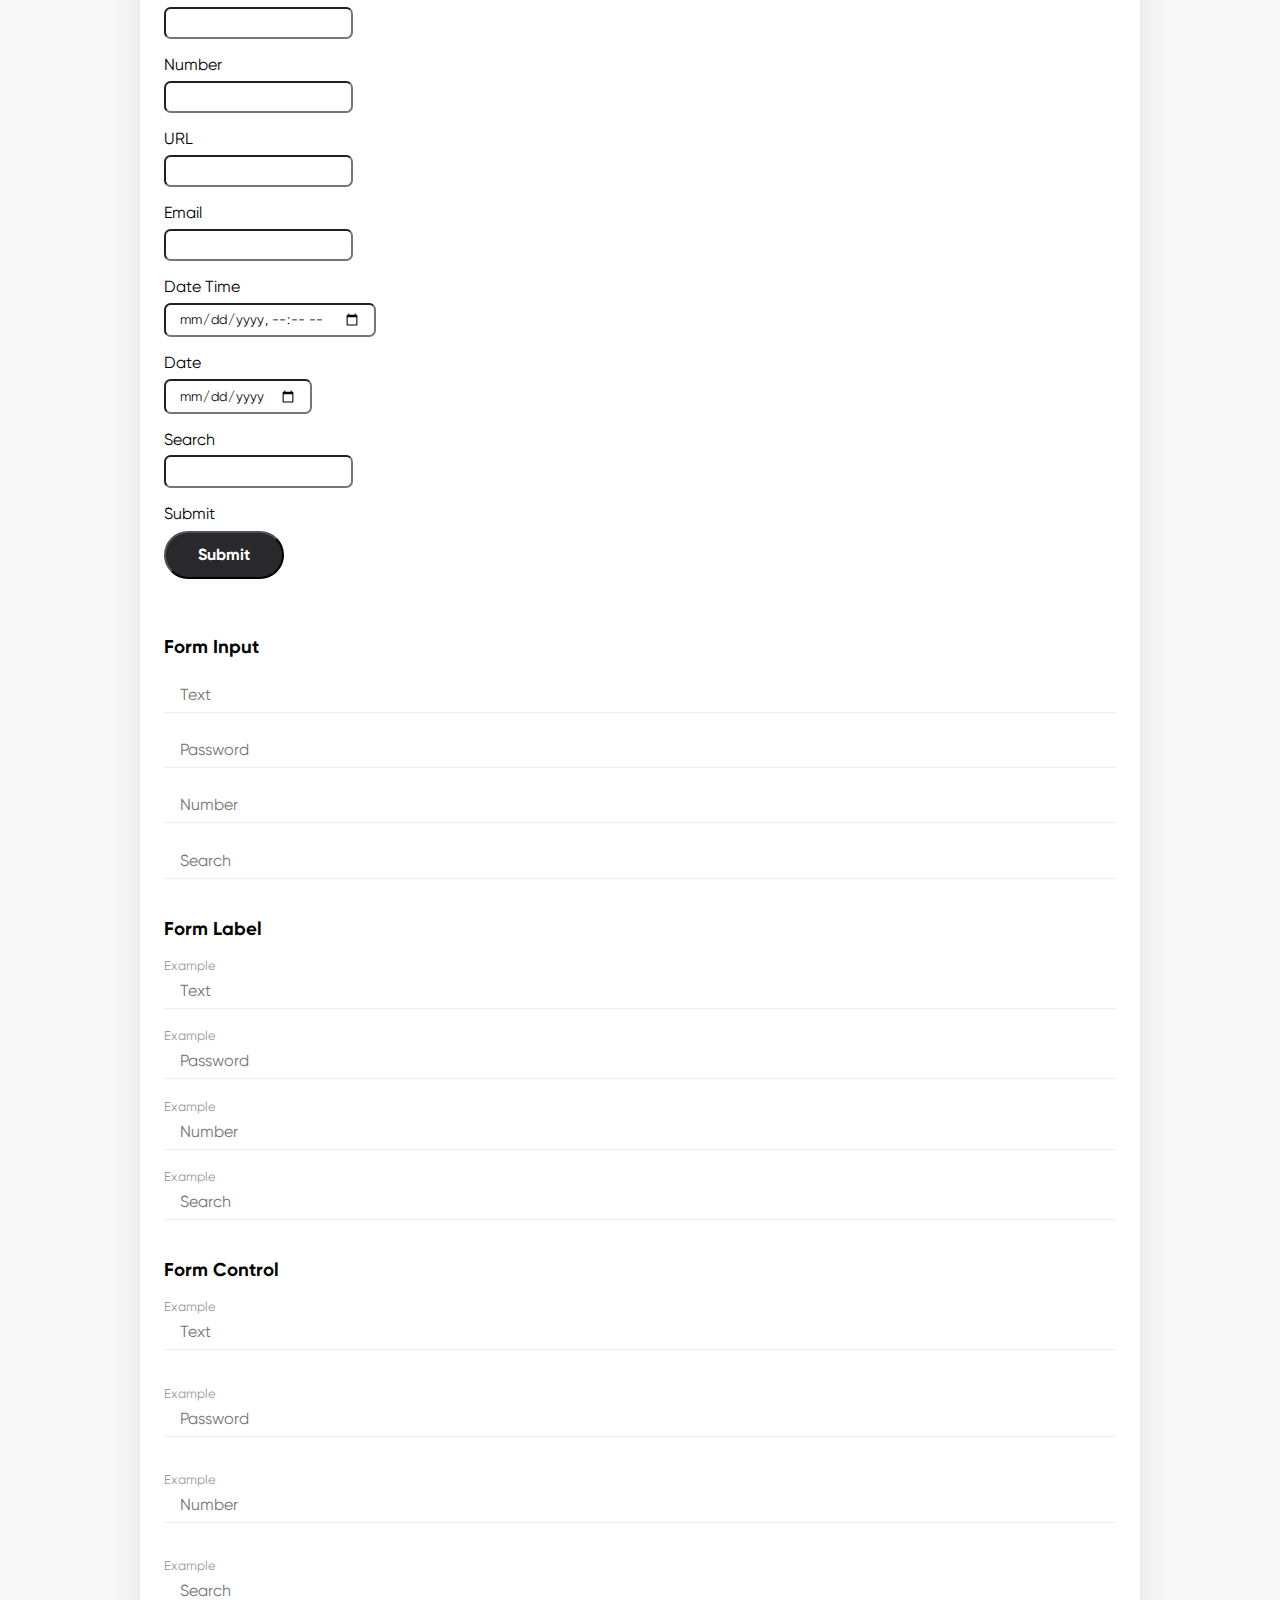
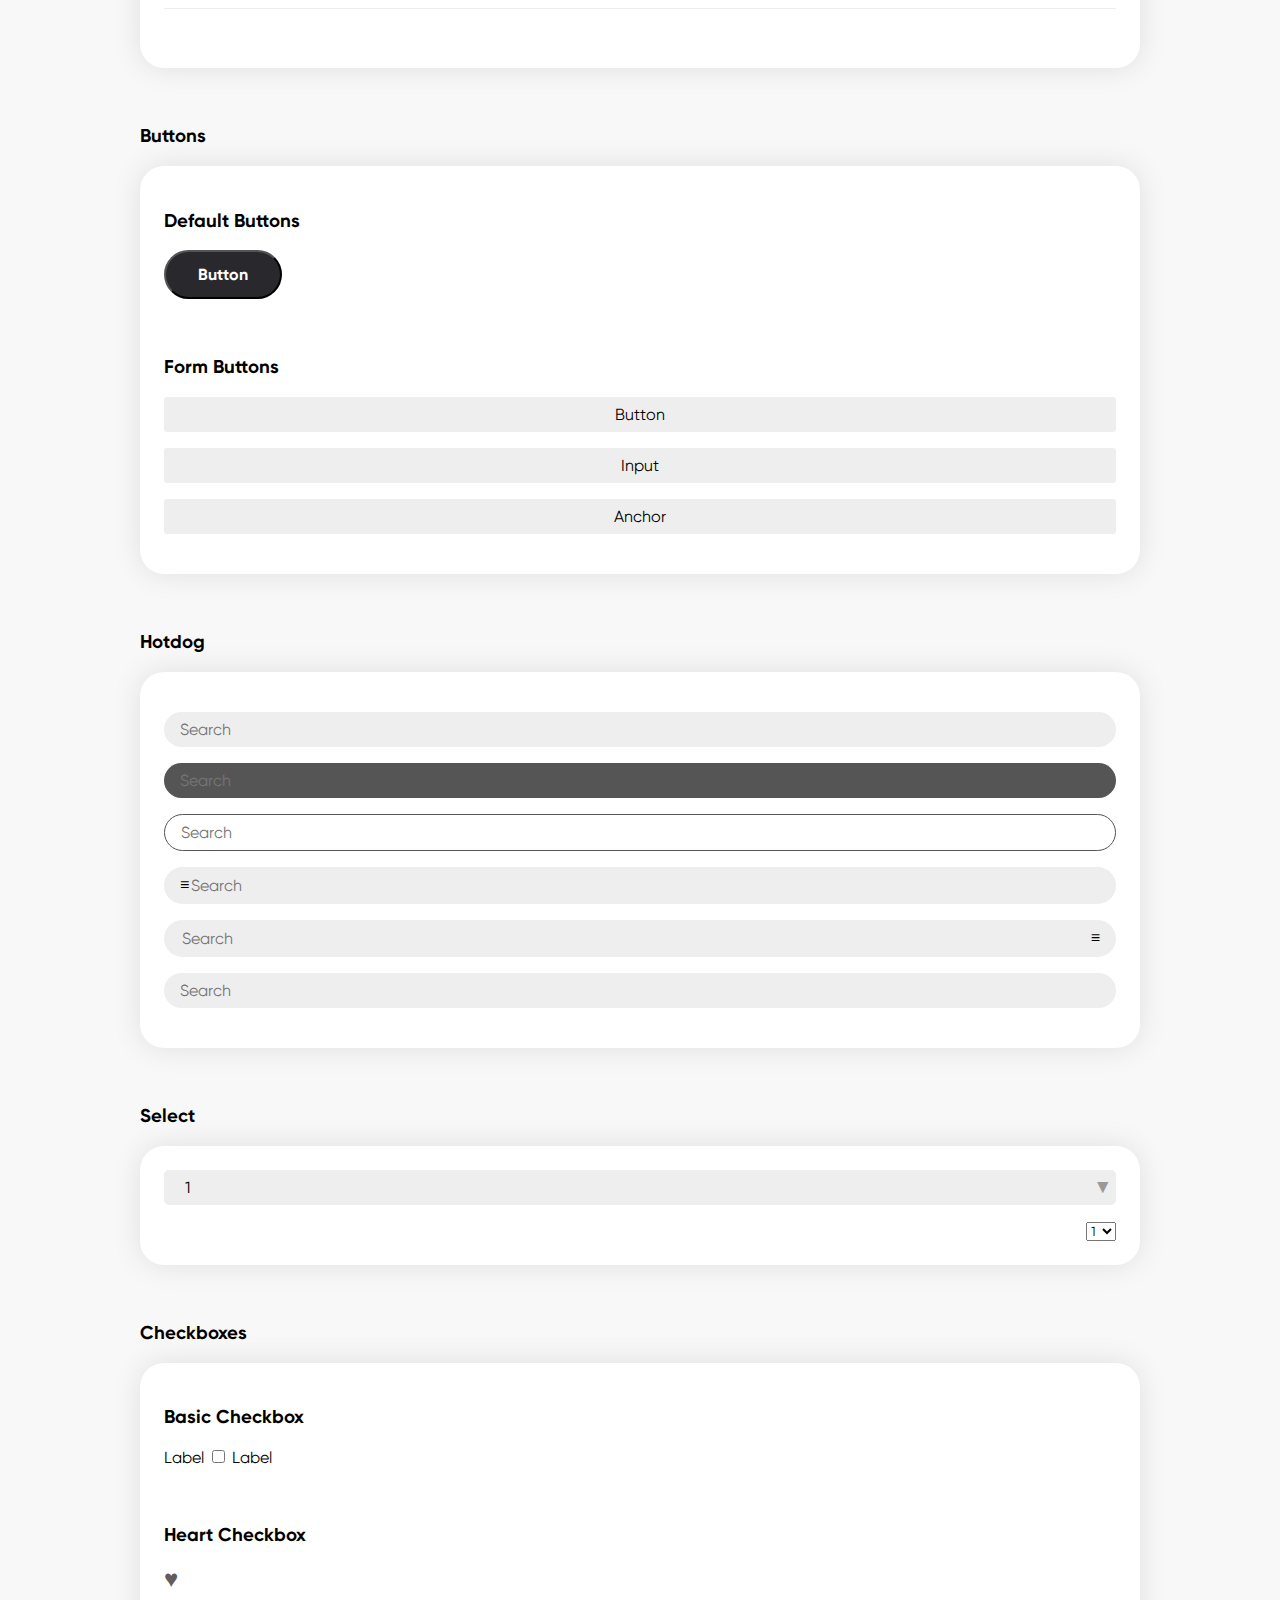
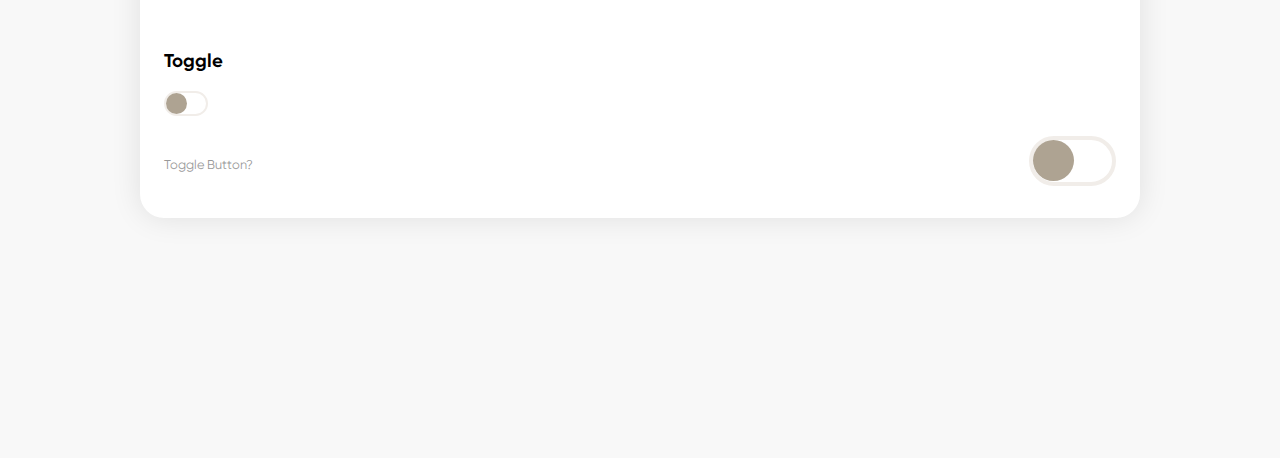
==== commit e28a8c3a: "Module 8 Assignment" ====
--- a/eun.sunny/styleguide/index.html
+++ b/eun.sunny/styleguide/index.html
@@ -1,6 +1,7 @@
 <!DOCTYPE html>
 <html lang="en">
 <head>
+	
 	<meta charset="UTF-8">
 	<meta name="viewport" content="width=device-width, initial-scale=1.0">
 	<title>Sunny's Style Guide</title>
@@ -18,11 +19,11 @@
 				<h1>Style Guide</h1>
 			</div>
 			<div class="flex-stretch"></div>
-<!-- 			<nav class="nav flex-none"> 
+			<nav class="nav flex-none"> 
 				<ul class="container display-flex">
 					<li><a href="#tableofcontents">Table of Contents</a></li>
 				</ul>
-			</nav> -->
+			</nav>
 		</div>	
 	</header>
 
@@ -164,6 +165,88 @@
 
 	<div class="container" id="gridsystem">
 		<h2 class="h2-margin">Grid System</h2>
+
+		<h3>Basic Structure</h3>
+		<h4>Single Column Non-Responsive</h4>
+		<div class="grid">
+			<div class="col-xs-12">
+				<div class="well">Column 12</div>
+			</div>
+		</div>
+		<h4>3 Column Responsive</h4>
+		<div class="grid">
+			<div class="col-xs-12 col-md-4">
+				<div class="well">col-xs-12 col-md-4</div>
+			</div>
+			<div class="col-xs-12 col-md-4">
+				<div class="well">col-xs-12 col-md-4</div>
+			</div>
+			<div class="col-xs-12 col-md-4">
+				<div class="well">col-xs-12 col-md-4</div>
+			</div>
+		 </div>
+
+		 <h4>4 Column Responsive</h4>
+		 <div class="grid">
+		 	<div class="col-xs-12 col-md-3">
+		 		<div class="well">col-xs-12 col-md-3</div>
+		 	</div>
+		 	<div class="col-xs-12 col-md-3">
+		 		<div class="well">col-xs-12 col-md-3</div>
+		 	</div>
+		 	<div class="col-xs-12 col-md-3">
+		 		<div class="well">col-xs-12 col-md-3</div>
+		 	</div>
+		 	<div class="col-xs-12 col-md-3">
+		 		<div class="well">col-xs-12 col-md-3</div>
+		 	</div>
+		 </div>
+
+		 <h3 class="h3-margin">Gap</h3>
+		 <h4>4 Column Responsive with Gap</h4>
+		 <div class="grid gap">
+		 	<div class="col-xs-12 col-md-3">
+		 		<div class="well">col-xs-12 col-md-3</div>
+		 	</div>
+		 	<div class="col-xs-12 col-md-3">
+		 		<div class="well">col-xs-12 col-md-3</div>
+		 	</div>
+		 	<div class="col-xs-12 col-md-3">
+		 		<div class="well">col-xs-12 col-md-3</div>
+		 	</div>
+		 	<div class="col-xs-12 col-md-3">
+		 		<div class="well">col-xs-12 col-md-3</div>
+		 	</div>
+		 </div>
+
+		 <h3 class="h3-margin">Other Examples</h3>
+		 <h4>Images</h4>
+		 <div class="grid gap">
+		 	<div class="col-xs-12 col-md-6">
+		 		<img src="https://via.placeholder.com/600" alt="" class="media-image">
+		 	</div>
+		 	<div class="col-xs-12 col-md-6">
+		 		<div class="grid gap">
+		 			<div class="col-xs-12 col-md-6">
+		 				<img src="https://via.placeholder.com/600" alt="" class="media-image">
+		 				<div>Text</div>
+		 			</div>
+		 			<div class="col-xs-12 col-md-6">
+		 				<img src="https://via.placeholder.com/600" alt="" class="media-image">
+		 				<div>Text</div>
+		 			</div>
+		 			<div class="col-xs-12 col-md-6">
+		 				<img src="https://via.placeholder.com/600" alt="" class="media-image">
+		 				<div>Text</div>
+		 			</div>
+		 			<div class="col-xs-12 col-md-6">
+		 				<img src="https://via.placeholder.com/600" alt="" class="media-image">
+		 				<div>Text</div>
+		 			</div>
+		 		</div>
+		 	</div>
+		 </div>
+
 	</div>
 
 	<div class="container" id="flexsystem">
@@ -438,7 +521,7 @@
 					</form>
 				</div>
 				<div class="form-control">
-					<form class="card dark">
+					<form>
 						<input type="search" class="hotdog light" placeholder="Search">
 					</form>
 				</div>
@@ -488,7 +571,7 @@
 			<div class="card soft">
 				<h3>Basic Checkbox</h3>
 				<label>Label <input type="checkbox" id="input-1"></label>
-				<!-- <label for="input-1">Label</label> -->
+				<label for="input-1">Label</label>
 
 				<h3 class="h3-margin">Heart Checkbox</h3>
 				<div class="favorite">
--- a/eun.sunny/lib/css/styleguide.css
+++ b/eun.sunny/lib/css/styleguide.css
@@ -43,14 +43,6 @@
 	font-family: var(--font-bold);
 }
 
-.h2-margin {
-	margin-top: 3em;
-}
-
-.h3-margin {
-	margin-top: 3em;
-}
-
 a {
 	color: inherit;
 	font-weight: 700;
@@ -67,7 +59,7 @@
 }
 
 .container {
-	width: 1000px;
+	max-width: 1000px;
 	margin-right: auto;
 	margin-left: auto;
 }
@@ -84,7 +76,7 @@
 .display-inline-block {
 	display: inline-block;
 }
-.flex-strectch {
+.flex-stretch {
 	flex: 1 1 auto;
 }
 .flex-none {
@@ -215,6 +207,7 @@
 	padding: 1.5em;
 	overflow: hidden;
 	position: relative;
+	border-radius: 1.5em;
 }	
 	.card.soft {
 		box-shadow: 0 0 30px rgba(0, 0, 0, 0.1);
@@ -224,12 +217,37 @@
 		border: 2px solid var(--color-neutral-medium);
 		border-radius: 1.5em;
 	}
+	.card.dark {
+		background-color: var(--color-neutral-dark);
+		color: var(--color-neutral-light);
+	}
 	.card.medium {
 		background-color: var(--color-neutral-medium);
 	}
 	.card.flat {
 		padding: 0;
 	}
+.well {
+	background-color: var(--color-neutral-light);
+	padding: 1em 0;
+	border-radius: 0.2em;
+}	
+
+/* HORIZONTAL RULES*/
+
+hr {
+	border-width: 0;
+	margin: 1em 0;
+	border-bottom: 1px dashed var(--color-neutral-medium);
+}
+
+/* ICONS */
+
+.icon {
+	width: 1em;
+	height: 1em;
+	vertical-align: middle;;
+}
 .view-window {
 	height: 50vh;
 	position: relative;
@@ -237,7 +255,6 @@
 	background-size: cover;
 	background-position: center;
 	background-attachment: fixed;
-	border-radius: 1.5em;
 }
 .table {
 	width: 100%;
@@ -265,11 +282,9 @@
 .table.lined.border {
 	border: 1px solid var(--color-neutral-medium);
 }
-
 .figure {
 	margin: 0;
 	background-color: var(--color-white);
-	border-radius: 1.5em;
 }
 .figure img {
 	width: 100%;
@@ -359,6 +374,7 @@
 .hotdog.light {
 	background-color: var(--color-white);
 	color: var(--color-black);
+	border: 1px solid var(--color-neutral-dark);
 }
 .form-select>select {
 	padding: 0.5em 1.3em;
--- a/eun.sunny/css/storetheme.css
+++ b/eun.sunny/css/storetheme.css
@@ -54,7 +54,7 @@
 	left: 0;
 	width: 100%;
 	height: 100%;
-	background-color: rgba(0, 0, 0, 0.5);
+	background-color: rgba(0, 0, 0, 0.7);
 	opacity: 0;
 	transition: all 0.3s;
 	display: flex;
@@ -62,6 +62,10 @@
 	justify-content: center;
 	flex-direction: column;
 	padding: 0;
+	
+}
+.product-overlay figcaption div div {
+	font-family: var(--font-bold) !important;
 	color: var(--color-white);
 }
 
@@ -117,8 +121,32 @@
 }
 
 .favorite input:checked + label {
-	color: pink;
+	color: #FF3B30;
 	transform: scale(1.5, 1.5);
+}
+
+.nav-toggle label {
+	display: none;
+}
+.well {
+	border: 1px solid var(--color-neutral-medium);
+	text-align: center;
+}
+.store-name {
+	padding: 0.8em;
+}
+.h2-margin {
+	margin-top: 3em;
+}
+
+.h3-margin {
+	margin-top: 3em;
+}
+.view-window {
+	border-radius: 1.5em;
+}
+.figure {
+	border-radius: 1.5em;
 }
 
 
